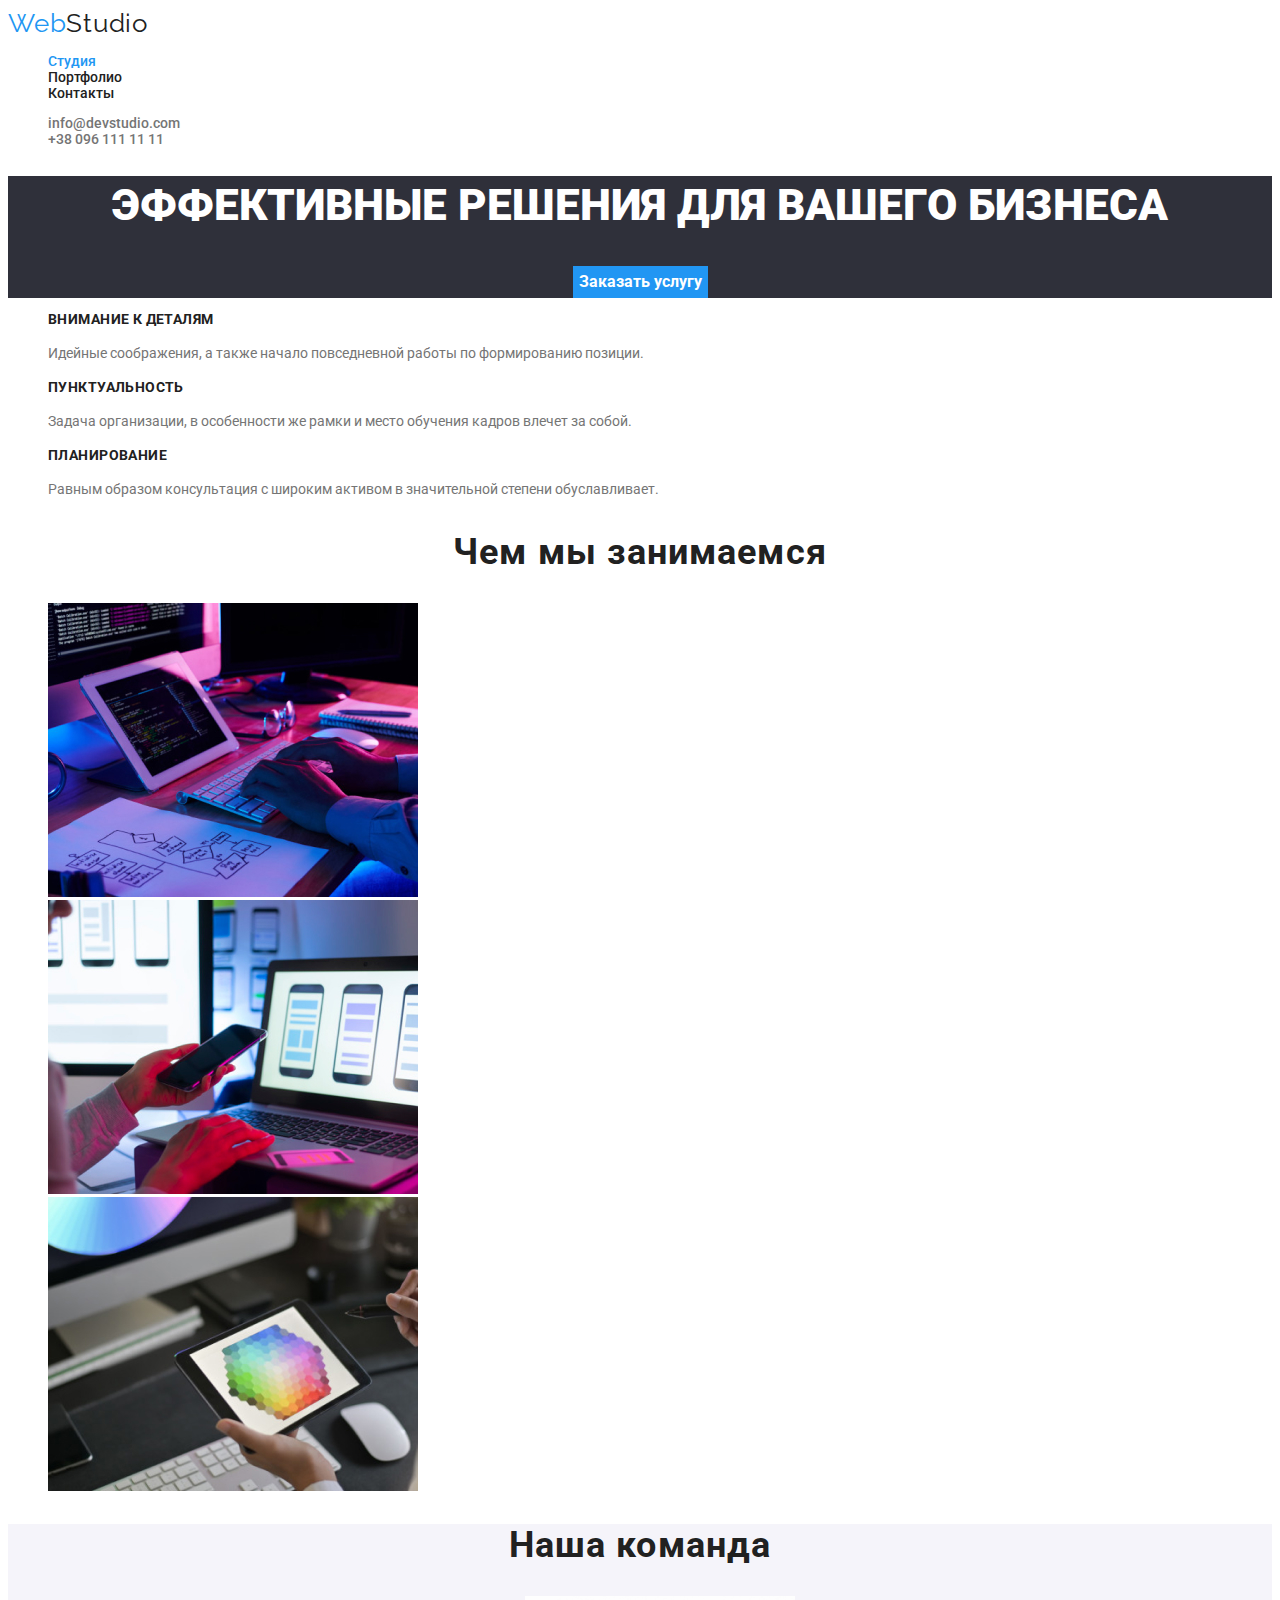
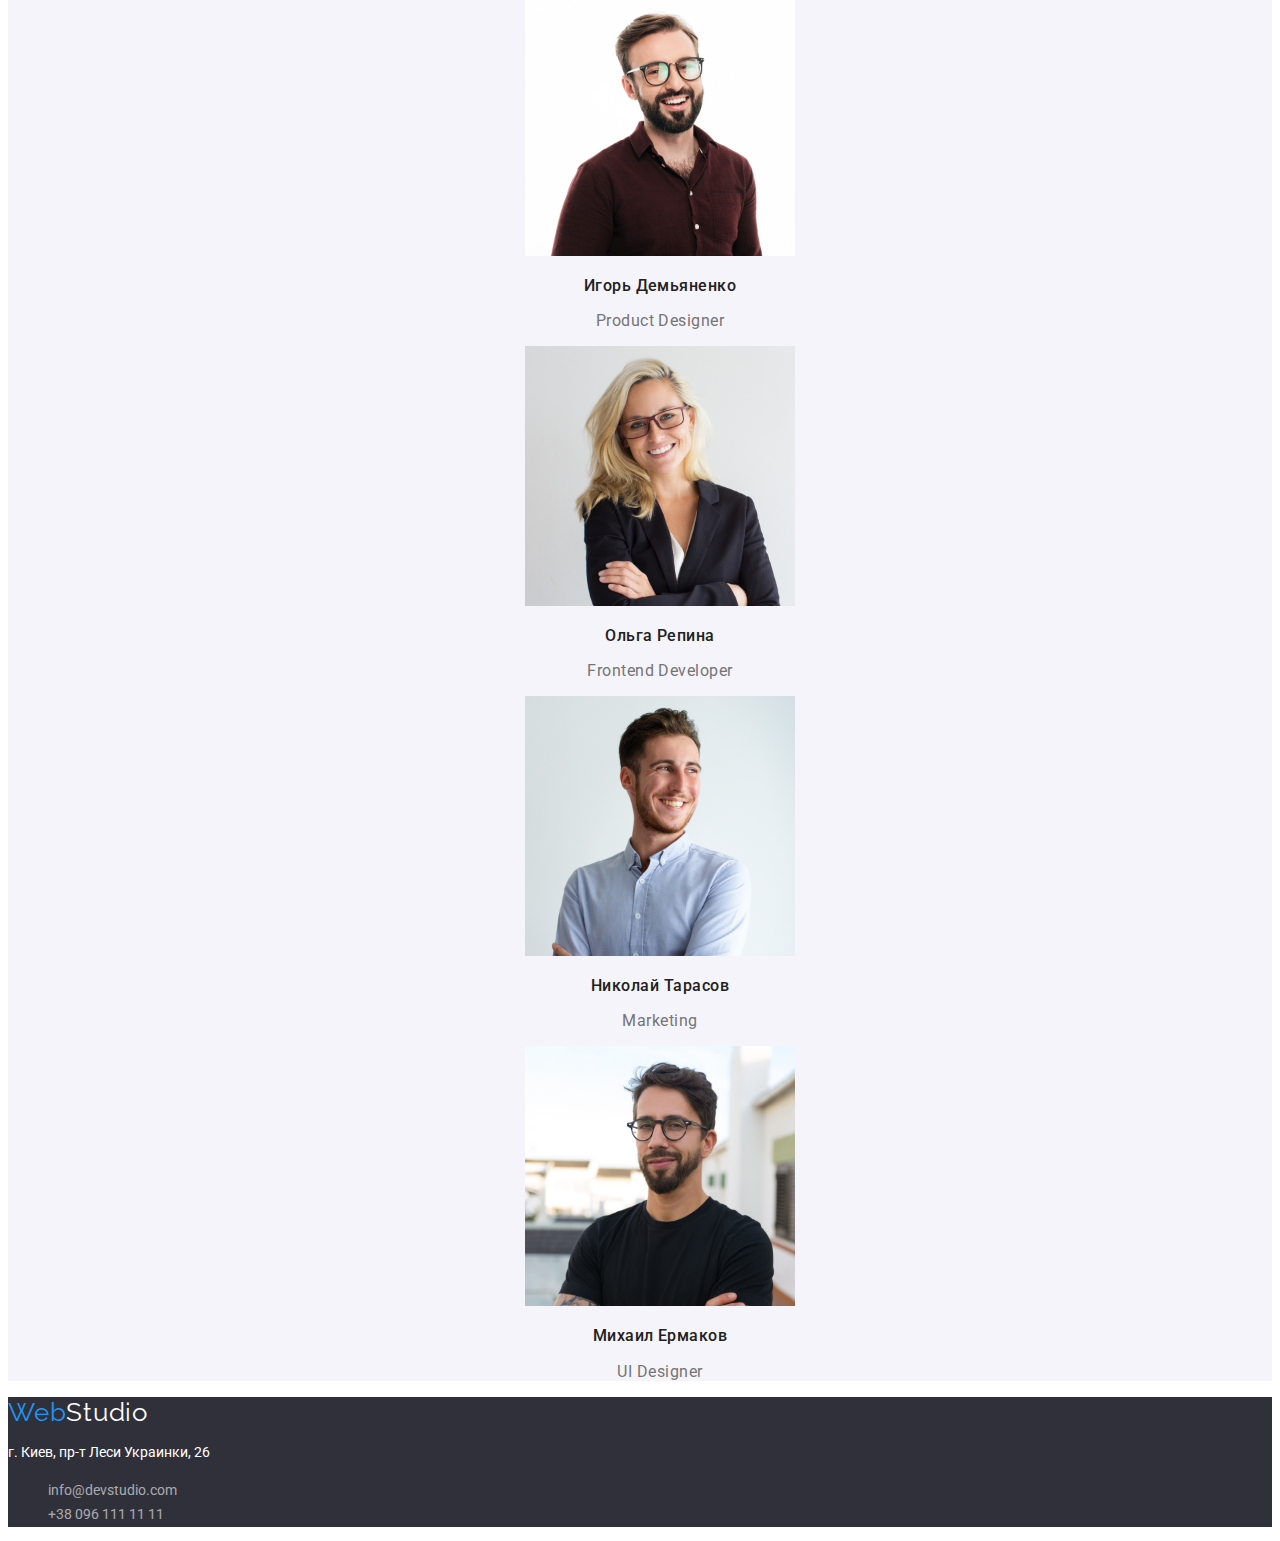
==== index.html @ 7a44623a "clone" ====
<!DOCTYPE html>
<html lang="ru">
  <head>
    <meta charset="UTF-8" />
    <meta name="viewport" content="width=device-width, initial-scale=1.0" />
    <link rel="preconnect" href="https://fonts.googleapis.com">
    <link rel="preconnect" href="https://fonts.gstatic.com" crossorigin>
    <link href="https://fonts.googleapis.com/css2?family=Raleway:wght@700&family=Roboto:wght@400;500;700;900&display=swap" rel="stylesheet">
    <link rel="stylesheet" href="CSS/styles.css">
    <title>WebStudio</title>
    
  </head>

  <body>
    <!-- Шапка  -->
    <header>
      <!-- Нагивация -->
      <nav>
        <a class="logo-head" href="./index.html">
          Web<span class="logo-head-half">Studio</span>
        </a>
        <ul class="list-site-nav list">
          <li><a class="link nav current" href="./index.html">Студия</a></li>
          <li><a class="link nav" href="./portfolio.html">Портфолио</a></li>
          <li><a class="link nav" href="#">Контакты</a></li>
        </ul>
      </nav>

      <!-- Контакты -->
      <ul class="contacts-list list">
        <li><a class="contacts link" href="mailto:info@devstudio.com">info@devstudio.com</a></li>
        <li><a class="contacts link" href="tel:+380961111111">+38 096 111 11 11</a></li>
      </ul>
    </header>


    <main>
      <!-- Суть и кнопка -->
      <section class="section-main">
        <h1 class="title-hero">Эффективные решения для вашего бизнеса</h1>
        <button type="button" class="button-primary">Заказать услугу</button>
      </section>

      <!-- Особенности -->
      <section>
        <ul class="features list">
          <li>
            <h3 class="title-spec">Внимание к деталям</h3>
            <p>
              Идейные соображения, а также начало повседневной работы по формированию позиции.
            </p>
            
          </li>
          <li>
            <h3 class="title-spec">Пунктуальность</h3>
            <p>
              Задача организации, в особенности же рамки и место обучения кадров влечет за собой.
            </p>
            
          </li>
          <li>
            <h3 class="title-spec">Планирование</h3>
            <p>
              Равным образом консультация с широким активом в значительной степени обуславливает.
            </p>
          
          </li>
        </ul>
      </section>

      <!-- Примеры проектов -->
      <section>
        <h2 class="section-title">Чем мы занимаемся</h2>

        <ul class="list">
          <li>
            <img src="./images/box-1.jpg" alt="Руки и ноут" width="370" />
          </li>
          <li>
            <img src="./images/box-2.jpg" alt="Телефон в руке и ноут" width="370" />
          </li>
          <li>
            <img src="./images/box-3.jpg" alt="Телефон в руке и ноут" width="370" />
          </li>
        </ul>
      </section>

      <!-- Команда -->
      <section class="team">
        <h2 class="section-title">Наша команда</h2>
        <ul class="team-list">
          <li>
            <img src="./images/photo-4.jpg" alt="Игорь Демьяненко" width="270" />
            <h3 class="name">Игорь Демьяненко</h3>
            <p>
              Product Designer
            </p>
          </li>
          <li>
            <img src="./images/photo-1.jpg" alt="Ольга Репина" width="270" />
            <h3 class="name">Ольга Репина</h3>
            <p>
              Frontend Developer
            </p>
          </li>
          <li>
            <img src="./images/photo-2.jpg" alt="Николай Тарасов" width="270" />
            <h3 class="name">Николай Тарасов</h3>
            <p>
              Marketing
            </p>
          </li>
          <li>
            <img src="./images/photo-3.jpg" alt="Михаил Ермаков" width="270" />
            <h3 class="name">Михаил Ермаков</h3>
            <p>
              UI Designer
            </p>
          </li>
        </ul>
      </section>
    </main>
    <!-- Футер -->
    <footer class="foot">
      <a class="logo-foot" href="./index.html">
        Web<span class="logo-foot-half">Studio</span>
      </a>
      <address> <p class="location">г. Киев, пр-т Леси Украинки, 26</p>
      <ul class="address-foot list">
        <li><a class="foot-li" href="mailto:info@devstudio.com">info@devstudio.com</a></li>
        <li><a class="foot-li" href="tel:+380961111111">+38 096 111 11 11</a></li>
      </ul>
      </address> 
    </footer>
  </body>
</html>
---- CSS/styles.css ----
:root {
    --primery-text-color: #757575;
    --second-color: #212121;
    --accent-color: #2196f3;
    --white-color-text: #ffffff;
    --background-color: #2f303a;
    --background-button: #188ce8;
    --footer-color-uniq: rgba(255, 255, 255, 0.6);
    --background-color-uniq: #f5f4fa;
}

body {
    font-family: 'Roboto', sans-serif;
    background: var(--white-color-text);
    color: var(--second-color);
    font-size: 14px;
}

.list {
    list-style: none;
    text-decoration: none
}
    /* навигация */
.link {
    text-decoration: none;
}
    /* лого */
.logo-head {
    color: var(--accent-color);
    font-family: 'Raleway', sans-serif;
    text-decoration: none;
    letter-spacing: 0.03em;
    font-size: 26px;
    line-height: 1.19;

}
.logo-head-half {
    color: var(--second-color)
}

.list-site-nav .nav:focus,
.list-site-nav .nav:hover {
    color: var(--accent-color);
    font-weight: 500;
}
.list-site-nav .nav{
    color: var(--second-color);
    font-weight: 500;
}
.list-site-nav .current {
    color: var(--accent-color);
    font-weight: 500;
}
.contacts-list .contacts:hover,
.contacts-list .contacts:focus {
    color: var(--accent-color);
    font-weight: 500;
}
.contacts-list .contacts {
    color: var(--primery-text-color);
    font-weight: 500;
}

.section-main {
    background-color: var(--background-color);
    text-align: center;
}
.title-hero {
    color: var(--white-color-text);
    font-weight: 900;
    font-size: 44px;
    line-height: 1.36;
    text-transform: uppercase;
}
.button-primary:hover,
.button-primary:focus {
    background-color: var(--background-button);
}
.button-primary {
    background-color: var(--accent-color);
    color: var(--white-color-text);
    font-family: inherit;
    font-weight: 700;
    font-size: 16px;
    line-height: 1.88;
    border: none;
    cursor: pointer;
}
.features {
    font-size: 14px;
    line-height: 1.71;
    color: var(--primery-text-color);
}
.title-spec {
    color: var(--second-color);
    text-transform: uppercase;
    font-size: 14px;
    line-height: 1.14;
    letter-spacing: 0.03em;
}
.team {
    background-color: var(--background-color-uniq);
}
.section-title {
    color: var(--second-color);
    font-size: 36px;
    line-height: 1.17;
    text-align: center;
    letter-spacing: 0.03em;
}
.team-list {
    font-size: 16px;
    line-height: 1.19;
    text-align: center;
    letter-spacing: 0.03em;
    list-style: none;
    background-color: var(--background-color-uniq);
    color: var(--primery-text-color);
}
.name {
    color: var(--second-color);
    font-weight: 500;
    font-size: 16px;
    line-height: 1.19;
    letter-spacing: 0.03em;
}
.foot {
    background: var(--background-color);
}
.logo-foot {
    color: var(--accent-color);
    font-family: 'Raleway', sans-serif;
    text-decoration: none;
    letter-spacing: 0.03em;
    font-size: 26px;
    line-height: 1.19;

}
.logo-foot-half {
    color: var(--white-color-text);
}
.location {
    color: var(--white-color-text);
}
.location, 
.foot-li {
    font-style: normal;
    font-size: 14px;
    line-height: 1.71;
    text-decoration: none;
}
.foot-li {
    color: var(--footer-color-uniq);
}
.address-foot .foot-li:hover, 
.address-foot .foot-li:focus {
    color: var(--accent-color)
}
.visually-hidden {
    position: absolute;
    width: 1px;
    height: 1px;
    margin: -1px;
    border: 0;
    padding: 0;
    clip: rect(0 0 0 0);
    overflow: hidden;
  }

.buttons-site-nav .buttons:hover,
.buttons-site-nav .buttons:focus {
    color: var(--white-color-text);
    background-color: var(--accent-color)
}

.buttons-site-nav .buttons {
    font-family: 'Roboto', sans-serif;
    color: var(--second-color);
    background-color: var(--background-color-uniq);
    border: none;
    font-size: 16px;
    font-weight: 500;
    line-height: 1.6;
    cursor: pointer;
    letter-spacing: 0.03em;
}
.buttons-site-nav .current {
    color: var(--white-color-text);
    background-color: var(--accent-color);
}

.projects-title {
    font-size: 18px;
    line-height: 2;
    font-weight: 700;
    color: var(--second-color);
}
.projects-link {
    font-size: 16px;
    line-height: 1.9;
    text-decoration: none;
    color: var(--primery-text-color);
}
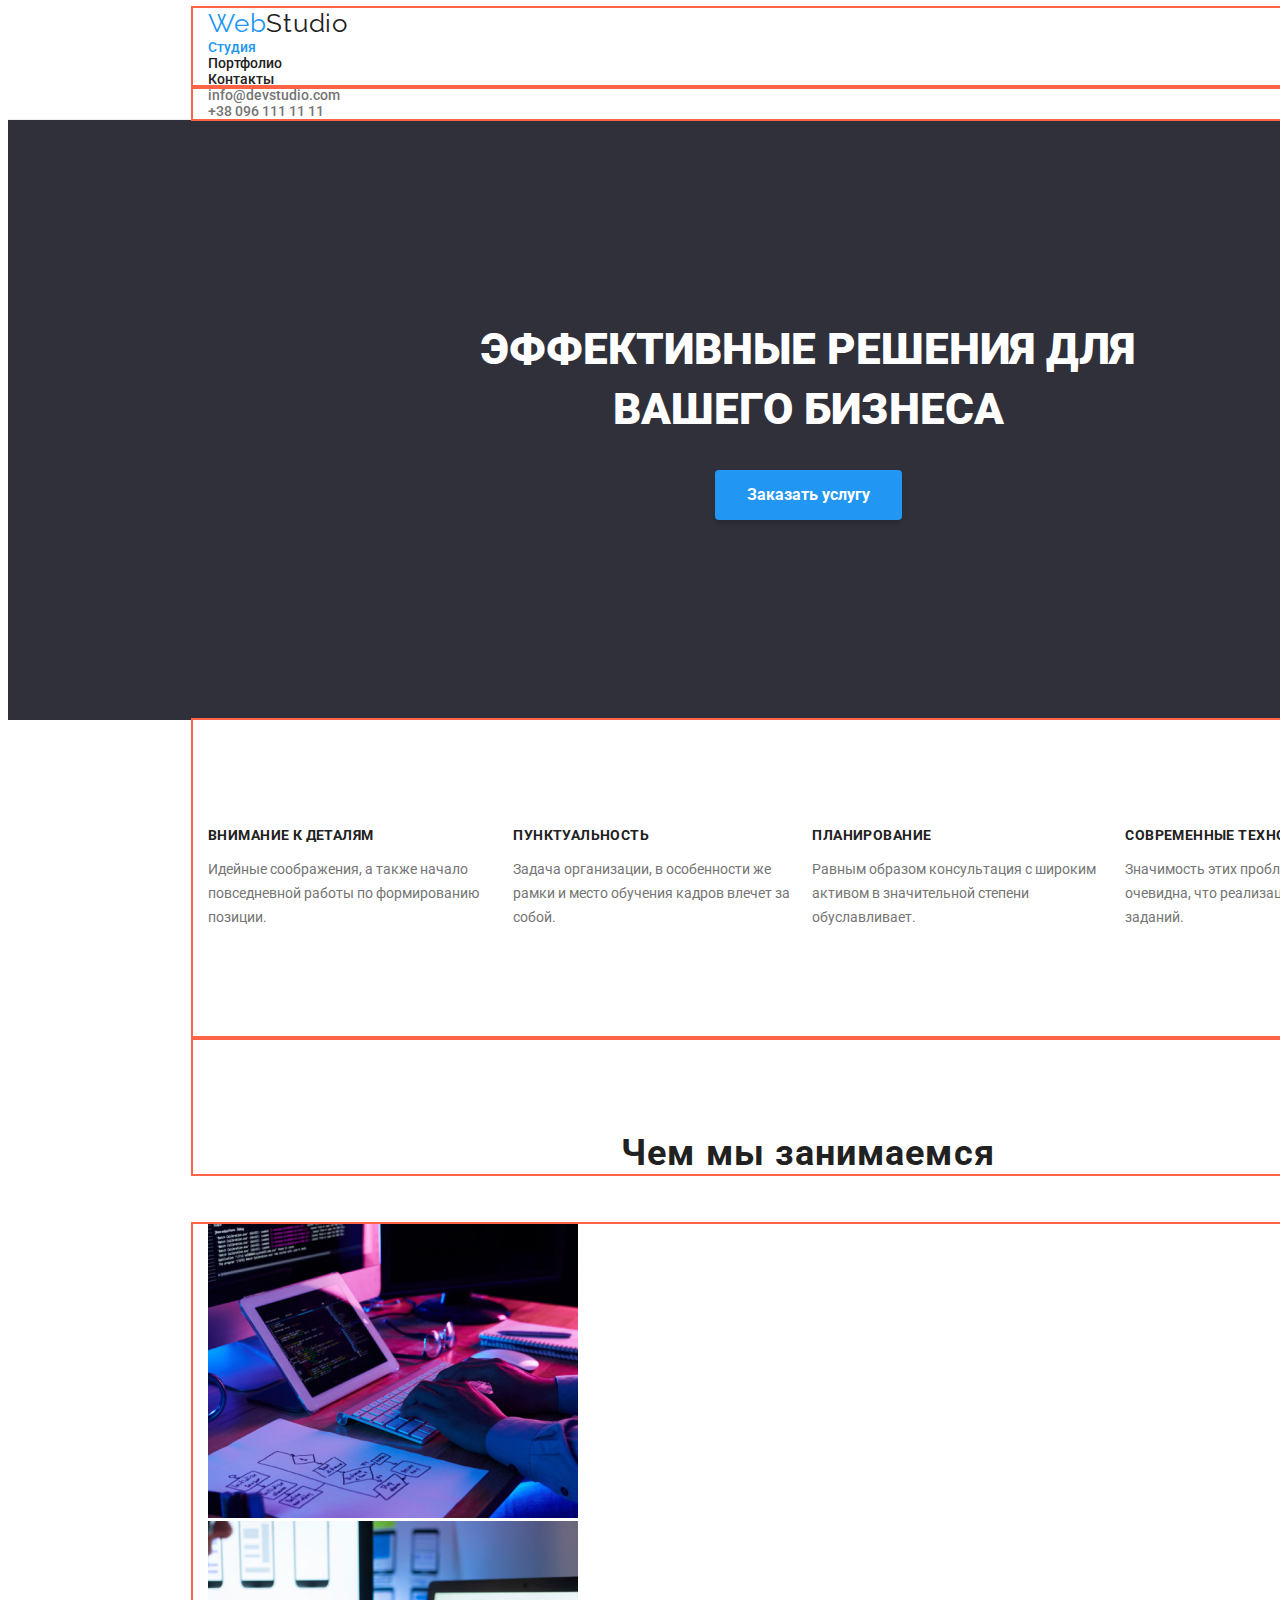
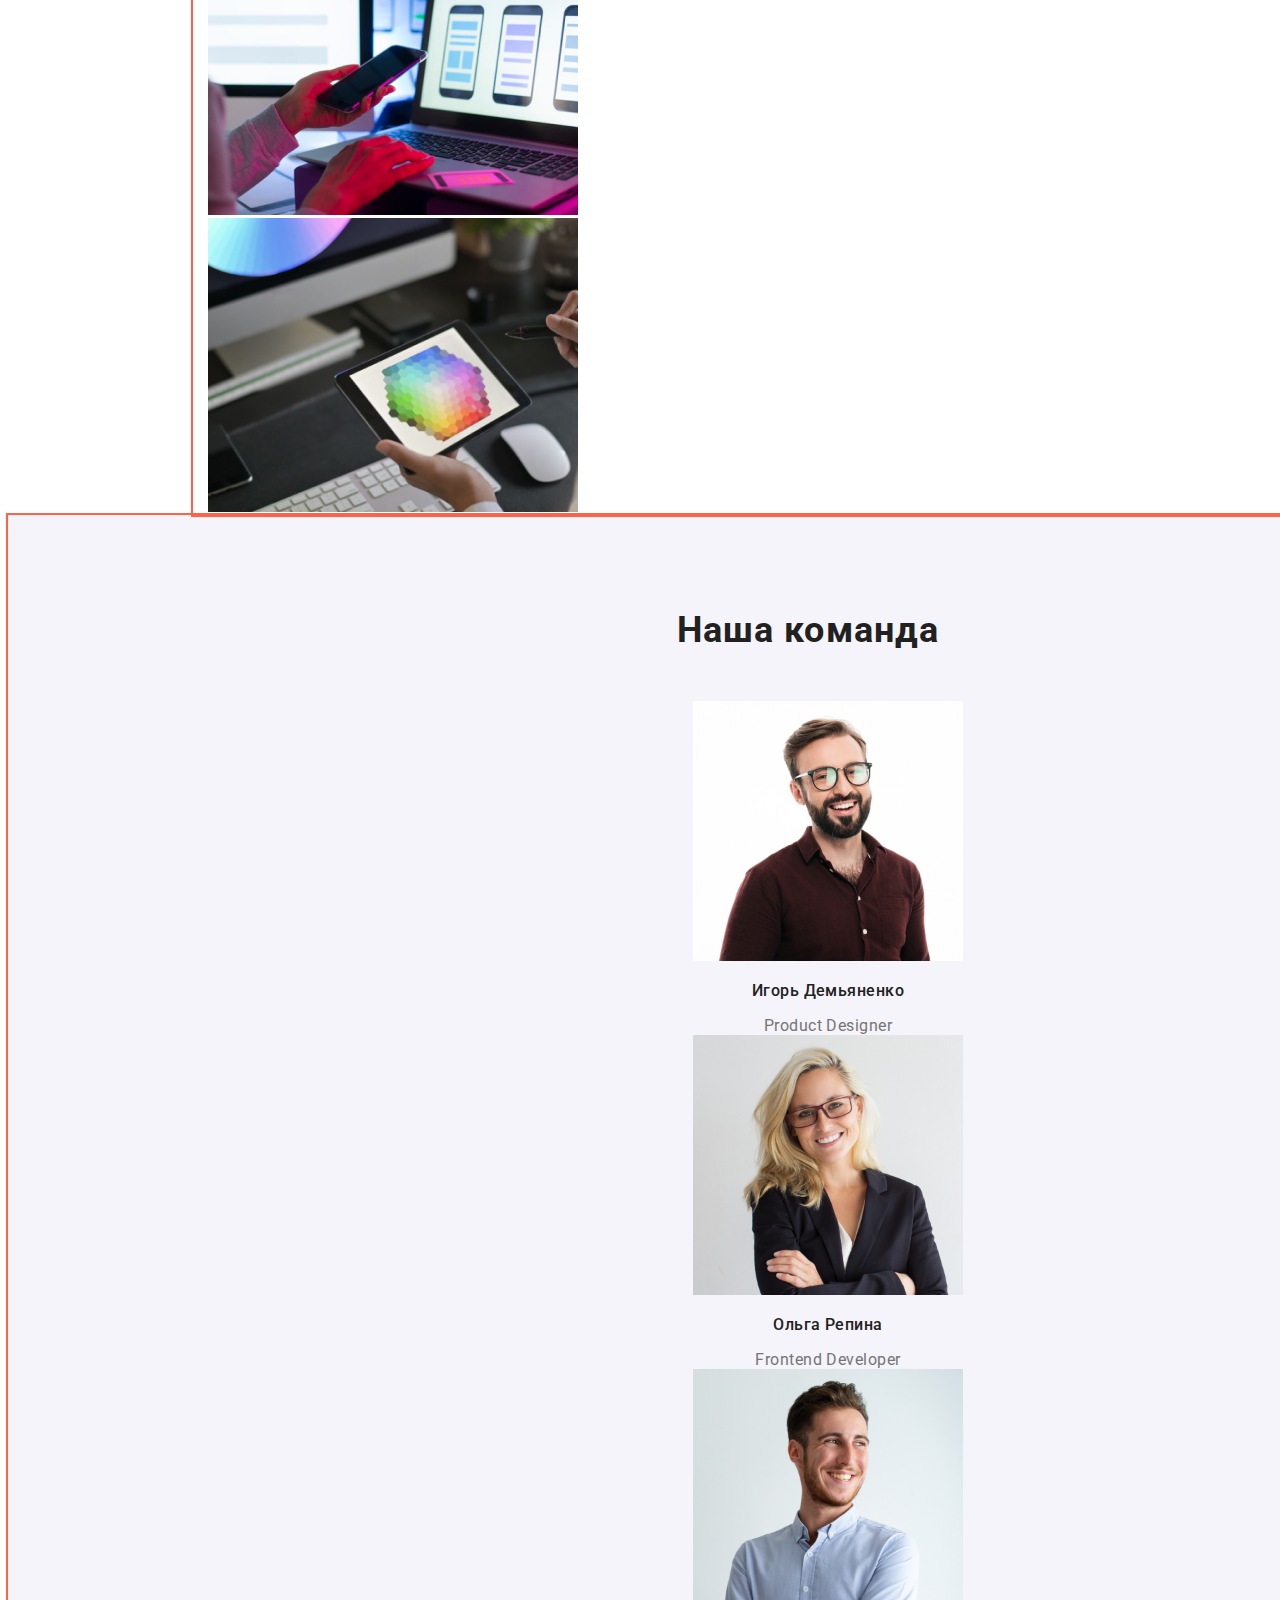
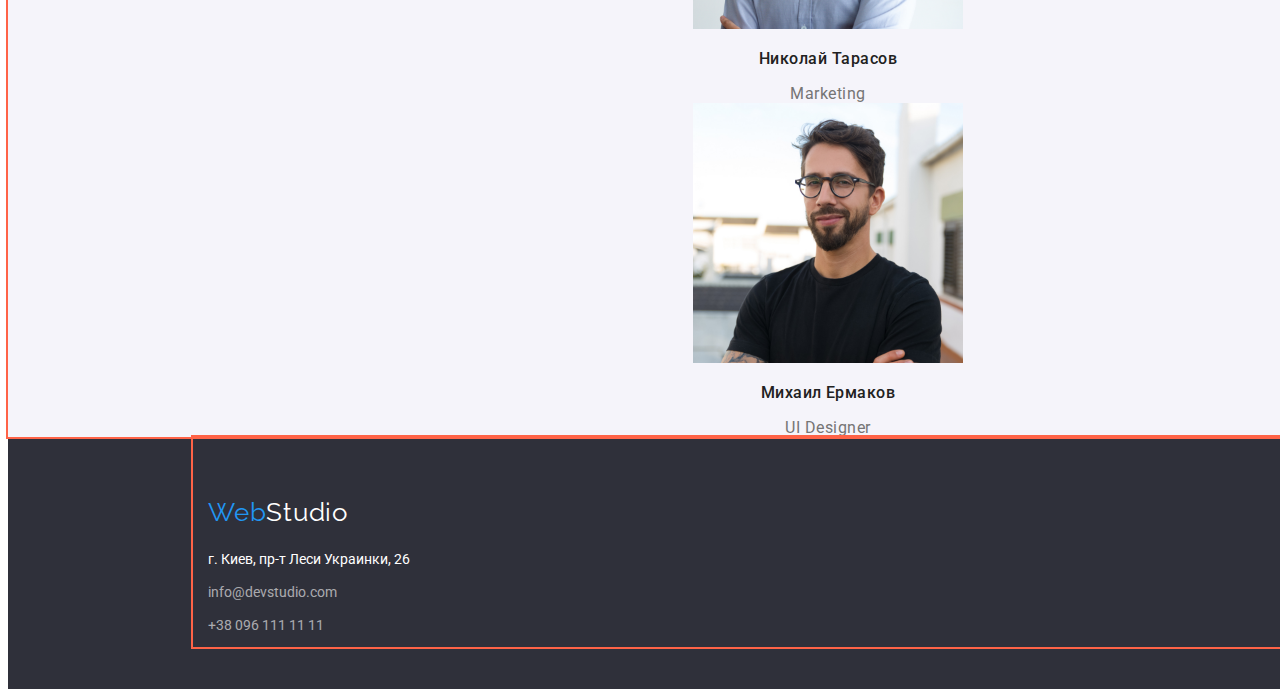
==== commit 62d3eb12: "first step" ====
--- a/index.html
+++ b/index.html
@@ -6,6 +6,7 @@
     <link rel="preconnect" href="https://fonts.googleapis.com">
     <link rel="preconnect" href="https://fonts.gstatic.com" crossorigin>
     <link href="https://fonts.googleapis.com/css2?family=Raleway:wght@700&family=Roboto:wght@400;500;700;900&display=swap" rel="stylesheet">
+    <link rel="stylesheet" href="https://cdnjs.cloudflare.com/ajax/libs/modern-normalize/1.1.0/modern-normalize.min.css" integrity="sha512-wpPYUAdjBVSE4KJnH1VR1HeZfpl1ub8YT/NKx4PuQ5NmX2tKuGu6U/JRp5y+Y8XG2tV+wKQpNHVUX03MfMFn9Q==" crossorigin="anonymous" referrerpolicy="no-referrer" />
     <link rel="stylesheet" href="CSS/styles.css">
     <title>WebStudio</title>
     
@@ -13,9 +14,9 @@
 
   <body>
     <!-- Шапка  -->
-    <header>
+    <header class="header">
       <!-- Нагивация -->
-      <nav>
+      <nav class="container">
         <a class="logo-head" href="./index.html">
           Web<span class="logo-head-half">Studio</span>
         </a>
@@ -27,7 +28,7 @@
       </nav>
 
       <!-- Контакты -->
-      <ul class="contacts-list list">
+      <ul class="contacts-list list container">
         <li><a class="contacts link" href="mailto:info@devstudio.com">info@devstudio.com</a></li>
         <li><a class="contacts link" href="tel:+380961111111">+38 096 111 11 11</a></li>
       </ul>
@@ -43,7 +44,7 @@
 
       <!-- Особенности -->
       <section>
-        <ul class="features list">
+        <ul class="features list container">
           <li>
             <h3 class="title-spec">Внимание к деталям</h3>
             <p>
@@ -65,14 +66,21 @@
             </p>
           
           </li>
+          <li>
+            <h3 class="title-spec">Современные технологии</h3>
+            <p>
+              Значимость этих проблем настолько очевидна, что реализация плановых заданий.
+            </p>
+          
+          </li>
         </ul>
       </section>
 
       <!-- Примеры проектов -->
       <section>
-        <h2 class="section-title">Чем мы занимаемся</h2>
+        <h2 class="section-title container">Чем мы занимаемся</h2>
 
-        <ul class="list">
+        <ul class="list container">
           <li>
             <img src="./images/box-1.jpg" alt="Руки и ноут" width="370" />
           </li>
@@ -86,34 +94,34 @@
       </section>
 
       <!-- Команда -->
-      <section class="team">
+      <section class="container team">
         <h2 class="section-title">Наша команда</h2>
         <ul class="team-list">
           <li>
             <img src="./images/photo-4.jpg" alt="Игорь Демьяненко" width="270" />
             <h3 class="name">Игорь Демьяненко</h3>
-            <p>
+            <p class="position">
               Product Designer
             </p>
           </li>
           <li>
             <img src="./images/photo-1.jpg" alt="Ольга Репина" width="270" />
             <h3 class="name">Ольга Репина</h3>
-            <p>
+            <p class="position">
               Frontend Developer
             </p>
           </li>
           <li>
             <img src="./images/photo-2.jpg" alt="Николай Тарасов" width="270" />
             <h3 class="name">Николай Тарасов</h3>
-            <p>
+            <p class="position">
               Marketing
             </p>
           </li>
           <li>
             <img src="./images/photo-3.jpg" alt="Михаил Ермаков" width="270" />
             <h3 class="name">Михаил Ермаков</h3>
-            <p>
+            <p class="position">
               UI Designer
             </p>
           </li>
@@ -122,6 +130,7 @@
     </main>
     <!-- Футер -->
     <footer class="foot">
+      <div class="container">
       <a class="logo-foot" href="./index.html">
         Web<span class="logo-foot-half">Studio</span>
       </a>
@@ -131,6 +140,7 @@
         <li><a class="foot-li" href="tel:+380961111111">+38 096 111 11 11</a></li>
       </ul>
       </address> 
+    </div>
     </footer>
   </body>
 </html>
--- a/CSS/styles.css
+++ b/CSS/styles.css
@@ -14,17 +14,32 @@
     background: var(--white-color-text);
     color: var(--second-color);
     font-size: 14px;
+    width: 1600px;
 }
 
 .list {
     list-style: none;
-    text-decoration: none
-}
+    text-decoration: none;
+    padding: 0;
+    margin: 0;
+}
+.container{
+    width: 1200px;
+    margin-left: auto;
+    margin-right: auto;
+    padding-left: 15px;
+    padding-right: 15px;
+    outline: 2px solid tomato;
+}
+
     /* навигация */
 .link {
     text-decoration: none;
 }
     /* лого */
+.header{
+    border-bottom: #ececec 1px solid;
+}
 .logo-head {
     color: var(--accent-color);
     font-family: 'Raleway', sans-serif;
@@ -64,6 +79,8 @@
 .section-main {
     background-color: var(--background-color);
     text-align: center;
+    width: inherit;
+    min-height: 600px;
 }
 .title-hero {
     color: var(--white-color-text);
@@ -71,6 +88,12 @@
     font-size: 44px;
     line-height: 1.36;
     text-transform: uppercase;
+    padding-top: 200px;
+    padding-left: 452px;
+    padding-right: 452px;
+    margin-bottom: 30px;
+    margin-top: 0;
+    
 }
 .button-primary:hover,
 .button-primary:focus {
@@ -85,11 +108,18 @@
     line-height: 1.88;
     border: none;
     cursor: pointer;
+    box-shadow: 0px 4px 4px rgba(0, 0, 0, 0.15);
+    border-radius: 4px;
+    padding: 10px 32px;
+    text-align: center;
 }
 .features {
     font-size: 14px;
     line-height: 1.71;
     color: var(--primery-text-color);
+    padding-top: 94px;
+    padding-bottom: 94px;
+    display: flex;
 }
 .title-spec {
     color: var(--second-color);
@@ -100,6 +130,7 @@
 }
 .team {
     background-color: var(--background-color-uniq);
+    width: inherit;
 }
 .section-title {
     color: var(--second-color);
@@ -107,6 +138,9 @@
     line-height: 1.17;
     text-align: center;
     letter-spacing: 0.03em;
+    margin-top: 0;
+    margin-bottom: 50px;
+    padding-top: 94px;
 }
 .team-list {
     font-size: 16px;
@@ -116,6 +150,7 @@
     list-style: none;
     background-color: var(--background-color-uniq);
     color: var(--primery-text-color);
+    margin: 0;
 }
 .name {
     color: var(--second-color);
@@ -123,9 +158,14 @@
     font-size: 16px;
     line-height: 1.19;
     letter-spacing: 0.03em;
+}
+.position{
+    margin: 0;
 }
 .foot {
     background: var(--background-color);
+    min-height: 252px;
+    width: inherit;
 }
 .logo-foot {
     color: var(--accent-color);
@@ -134,20 +174,26 @@
     letter-spacing: 0.03em;
     font-size: 26px;
     line-height: 1.19;
-
+    display: inline-block;
+    padding-top: 60px;
+    padding-bottom: 20px;    
 }
 .logo-foot-half {
     color: var(--white-color-text);
 }
 .location {
     color: var(--white-color-text);
+    margin: 0;
 }
 .location, 
 .foot-li {
+    display: inline-block;
+    margin-bottom: 9px;
     font-style: normal;
     font-size: 14px;
     line-height: 1.71;
     text-decoration: none;
+
 }
 .foot-li {
     color: var(--footer-color-uniq);
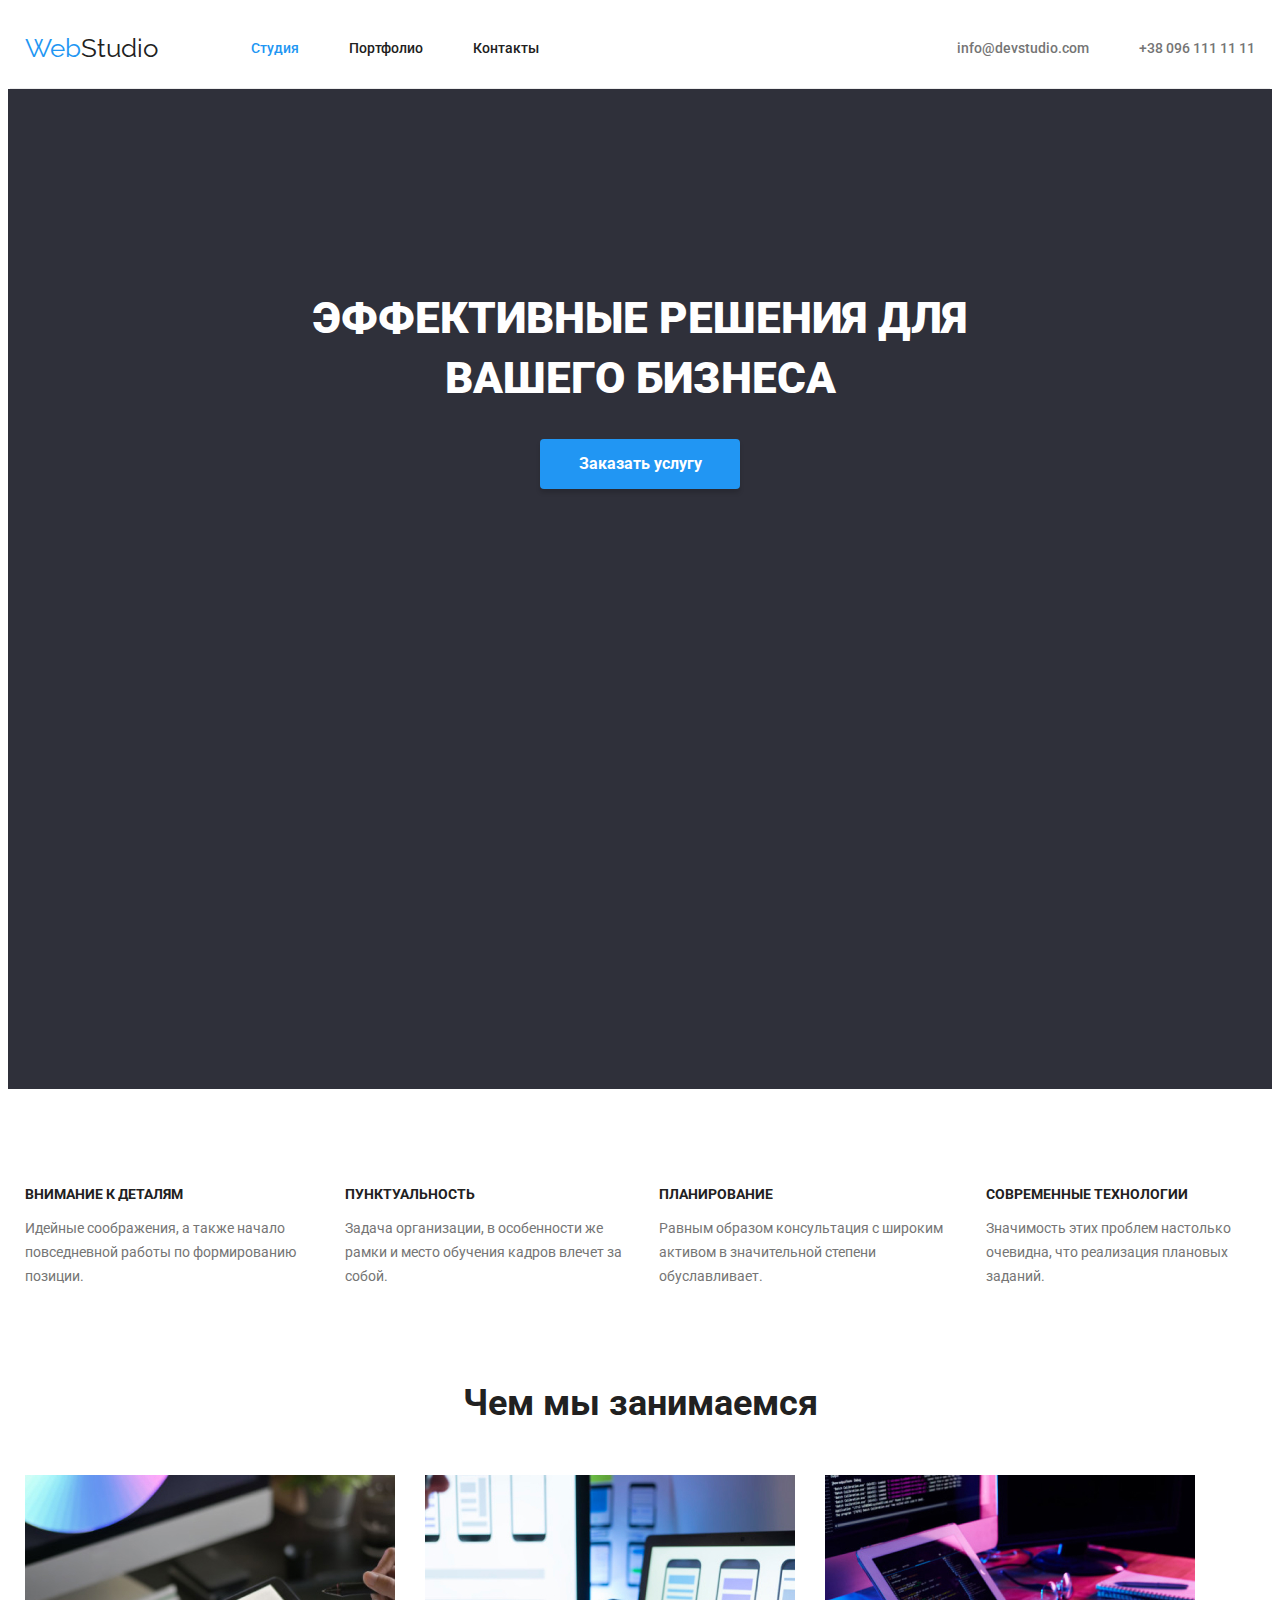
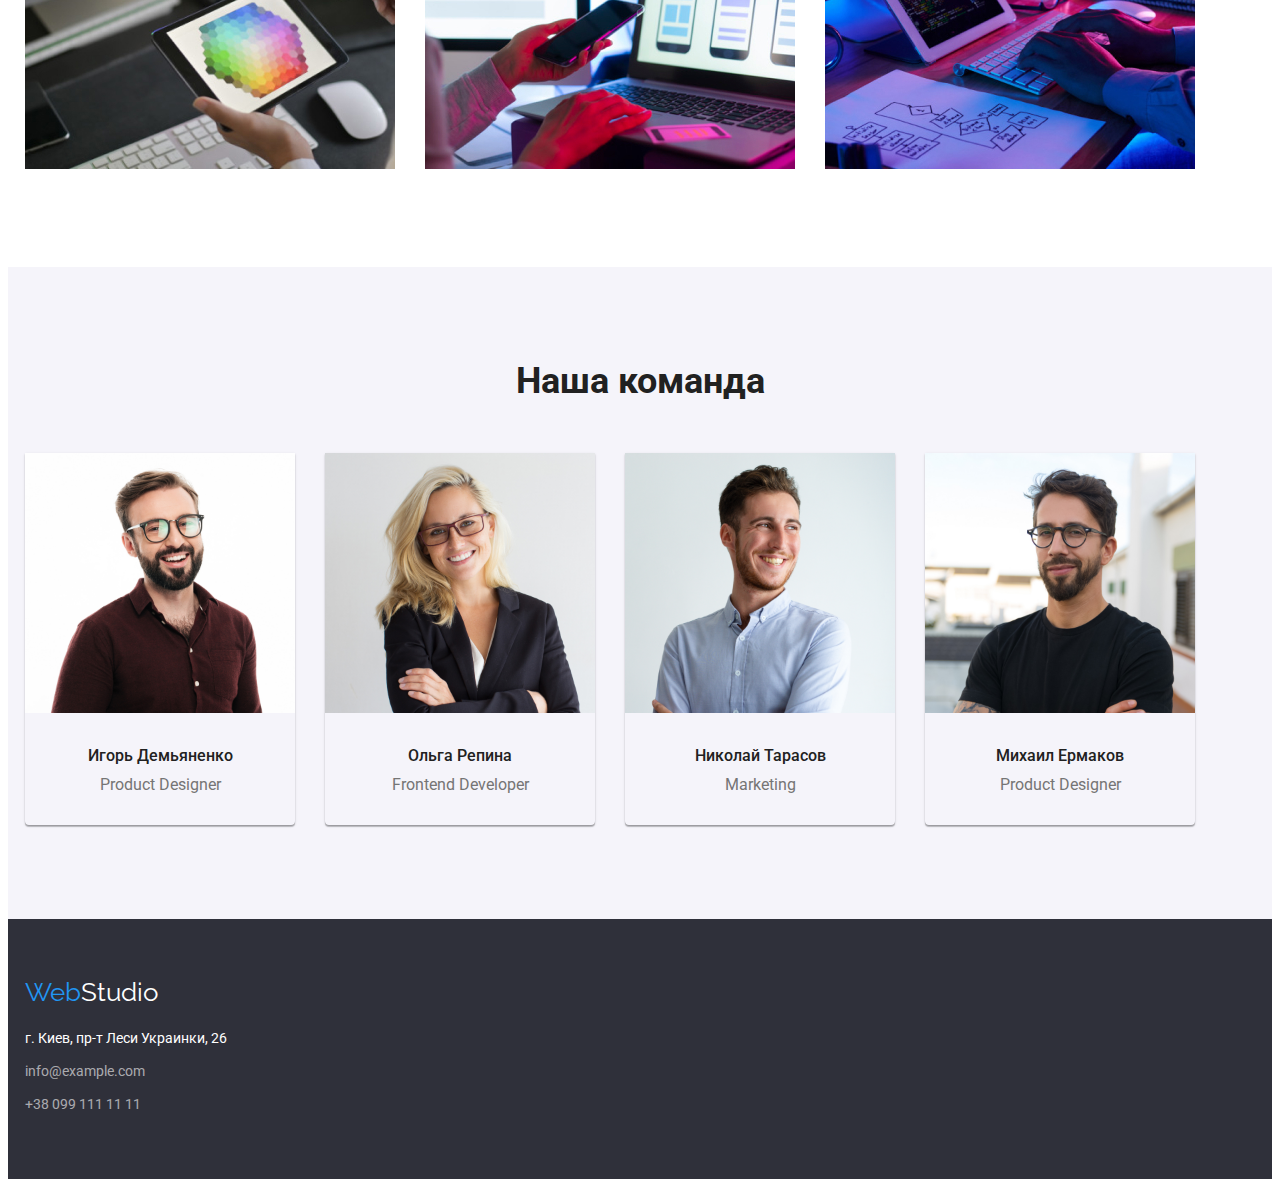
==== commit 287526d0: "Added main changes, fixed classes and CSS" ====
--- a/index.html
+++ b/index.html
@@ -1,146 +1,126 @@
 <!DOCTYPE html>
 <html lang="ru">
-  <head>
-    <meta charset="UTF-8" />
-    <meta name="viewport" content="width=device-width, initial-scale=1.0" />
+
+<head>
+    <meta charset="UTF-8">
+    <meta http-equiv="X-UA-Compatible" content="IE=edge">
+    <meta name="viewport" content="width=device-width, initial-scale=1.0">
+    <title>Web Studio</title>
     <link rel="preconnect" href="https://fonts.googleapis.com">
     <link rel="preconnect" href="https://fonts.gstatic.com" crossorigin>
-    <link href="https://fonts.googleapis.com/css2?family=Raleway:wght@700&family=Roboto:wght@400;500;700;900&display=swap" rel="stylesheet">
-    <link rel="stylesheet" href="https://cdnjs.cloudflare.com/ajax/libs/modern-normalize/1.1.0/modern-normalize.min.css" integrity="sha512-wpPYUAdjBVSE4KJnH1VR1HeZfpl1ub8YT/NKx4PuQ5NmX2tKuGu6U/JRp5y+Y8XG2tV+wKQpNHVUX03MfMFn9Q==" crossorigin="anonymous" referrerpolicy="no-referrer" />
-    <link rel="stylesheet" href="CSS/styles.css">
-    <title>WebStudio</title>
-    
-  </head>
+    <link
+        href="https://fonts.googleapis.com/css2?family=Raleway:wght@700&family=Roboto:wght@400;500;700;900&display=swap"
+        rel="stylesheet">
+    <link rel="stylesheet" href="https://cdnjs.cloudflare.com/ajax/libs/modern-normalize/1.1.0/modern-normalize.min.css"
+        integrity="sha512-wpPYUAdjBVSE4KJnH1VR1HeZfpl1ub8YT/NKx4PuQ5NmX2tKuGu6U/JRp5y+Y8XG2tV+wKQpNHVUX03MfMFn9Q=="
+        crossorigin="anonymous" referrerpolicy="no-referrer" />
+    <link rel="stylesheet" href="./CSS/styles.css" />
+</head>
 
-  <body>
-    <!-- Шапка  -->
-    <header class="header">
-      <!-- Нагивация -->
-      <nav class="container">
-        <a class="logo-head" href="./index.html">
-          Web<span class="logo-head-half">Studio</span>
-        </a>
-        <ul class="list-site-nav list">
-          <li><a class="link nav current" href="./index.html">Студия</a></li>
-          <li><a class="link nav" href="./portfolio.html">Портфолио</a></li>
-          <li><a class="link nav" href="#">Контакты</a></li>
+<body>
+    <!--Шапка-->
+    <header class="header container">
+        <nav class="main-nav">
+            <a href="./index.html" class="logo-hd">Web<span class="logo-hd-half">Studio</span></a>
+            <ul class="nav list">
+                <li class="item"><a class="nav-li current link" href="./index.html">Студия</a></li>
+                <li class="item"><a class="nav-li link" href="./portfolio.html">Портфолио</a></li>
+                <li class="item"><a class="nav-li link" href="">Контакты</a></li>
+            </ul>
+        </nav>
+        <ul class="address list">
+                <li class="item"><a class="address-li link" href="mailto:info@devstudio.com">info@devstudio.com</a></li>
+                <li class="item"><a class="address-li link" href="tel:+380961111111">+38 096 111 11 11</a></li>
         </ul>
-      </nav>
-
-      <!-- Контакты -->
-      <ul class="contacts-list list container">
-        <li><a class="contacts link" href="mailto:info@devstudio.com">info@devstudio.com</a></li>
-        <li><a class="contacts link" href="tel:+380961111111">+38 096 111 11 11</a></li>
-      </ul>
     </header>
 
+    <!--Основа-->
+    
+    <main>
+        <!--Суть и Кнопка-->
+        <section class="hero">
+            <h1 class="hero-title">Эффективные решения для вашего бизнеса</h1>
+            <button class="button" type="button">Заказать услугу</button>
+        </section>
+        <!--Особенности-->
+        <section>
+            <div class="container">
+                <h2 class="section-title-hide">Особенности</h2>
+                <ul class="features list">
+                    <li class="item">
+                        <h3 class="title">Внимание к деталям</h3>
+                        <p>Идейные соображения, а также начало повседневной работы по формированию позиции.</p>
+                    </li>
+                    <li class="item">
+                        <h3 class="title">Пунктуальность</h3>
+                        <p>Задача организации, в особенности же рамки и место обучения кадров влечет за собой.</p>
+                    </li>
+                    <li class="item">
+                        <h3 class="title">Планирование</h3>
+                        <p>Равным образом консультация с широким активом в значительной степени обуславливает.</p>
+                    </li>
+                    <li class="item">
+                        <h3 class="title">Современные технологии</h3>
+                        <p>Значимость этих проблем настолько очевидна, что реализация плановых заданий.</p>
+                    </li>
+                </ul>
+            </div>
+        </section>
 
-    <main>
-      <!-- Суть и кнопка -->
-      <section class="section-main">
-        <h1 class="title-hero">Эффективные решения для вашего бизнеса</h1>
-        <button type="button" class="button-primary">Заказать услугу</button>
-      </section>
+        <!--Чем мы занимаемся-->
+        
+        <section>
+            <div class="container">
+                <h2 class="section-title">Чем мы занимаемся</h2>
+                <ul class="gallery list">
+                    <li class="item"><img src="./images/box-3.jpg" alt="Планшет" width="370"></li>
+                    <li class="item"><img src="./images/box-2.jpg" alt="Телефон и клава" width="370"></li>
+                    <li class="item"><img src="./images/box-1.jpg" alt="Планшет и клава" width="370"></li>
+                </ul>
+            </div>
+        </section>
 
-      <!-- Особенности -->
-      <section>
-        <ul class="features list container">
-          <li>
-            <h3 class="title-spec">Внимание к деталям</h3>
-            <p>
-              Идейные соображения, а также начало повседневной работы по формированию позиции.
-            </p>
-            
-          </li>
-          <li>
-            <h3 class="title-spec">Пунктуальность</h3>
-            <p>
-              Задача организации, в особенности же рамки и место обучения кадров влечет за собой.
-            </p>
-            
-          </li>
-          <li>
-            <h3 class="title-spec">Планирование</h3>
-            <p>
-              Равным образом консультация с широким активом в значительной степени обуславливает.
-            </p>
-          
-          </li>
-          <li>
-            <h3 class="title-spec">Современные технологии</h3>
-            <p>
-              Значимость этих проблем настолько очевидна, что реализация плановых заданий.
-            </p>
-          
-          </li>
-        </ul>
-      </section>
+        <!--Команда-->
+        
+        <section class="team">
+            <div class="container">
+                <h2 class="team-title">Наша команда</h2>
+                <ul class="team-list">
+                    <li class="team-shadow"><img src="./images/photo-4.jpg" alt="Игорь Демьяненко" width="270">
+                        <h3 class="name"> Игорь Демьяненко</h3>
+                        <p class="team-disc">Product Designer</p>
+                    </li>
+                    <li class="team-shadow"><img src="./images/photo-1.jpg" alt="Ольга Репина" width="270">
+                        <h3 class="name"> Ольга Репина</h3>
+                        <p class="team-disc">Frontend Developer</p>
+                    </li>
+                    <li class="team-shadow"><img src="./images/photo-2.jpg" alt="Николай Тарасов" width="270">
+                        <h3 class="name"> Николай Тарасов</h3>
+                        <p class="team-disc">Marketing</p>
+                    </li>
+                    <li class="team-shadow"><img src="./images/photo-3.jpg" alt="Михаил Ермаков" width="270">
+                        <h3 class="name"> Михаил Ермаков</h3>
+                        <p class="team-disc">Product Designer</p>
+                    </li>
+                </ul>
+            </div>
+        </section>
+    </main>
 
-      <!-- Примеры проектов -->
-      <section>
-        <h2 class="section-title container">Чем мы занимаемся</h2>
+    <!--Футтер-->
+    
+    <footer class="footer">
+        <div class="container">
+            <a class="logo-ft link" href="/">Web<span class="logo-ft-half">Studio</span></a>
+            <address>
+                <p class="address-fiz">г. Киев, пр-т Леси Украинки, 26</p>
+                <ul class="address-foot list">
+                    <li class="item"><a class="foot-li link" href="mailto:info@example.com">info@example.com</a></li>
+                    <li class="item"><a class="foot-li link" href="tel:+380991111111">+38 099 111 11 11</a></li>
+                </ul>
+        </div>
+        </address>
+    </footer>
+</body>
 
-        <ul class="list container">
-          <li>
-            <img src="./images/box-1.jpg" alt="Руки и ноут" width="370" />
-          </li>
-          <li>
-            <img src="./images/box-2.jpg" alt="Телефон в руке и ноут" width="370" />
-          </li>
-          <li>
-            <img src="./images/box-3.jpg" alt="Телефон в руке и ноут" width="370" />
-          </li>
-        </ul>
-      </section>
-
-      <!-- Команда -->
-      <section class="container team">
-        <h2 class="section-title">Наша команда</h2>
-        <ul class="team-list">
-          <li>
-            <img src="./images/photo-4.jpg" alt="Игорь Демьяненко" width="270" />
-            <h3 class="name">Игорь Демьяненко</h3>
-            <p class="position">
-              Product Designer
-            </p>
-          </li>
-          <li>
-            <img src="./images/photo-1.jpg" alt="Ольга Репина" width="270" />
-            <h3 class="name">Ольга Репина</h3>
-            <p class="position">
-              Frontend Developer
-            </p>
-          </li>
-          <li>
-            <img src="./images/photo-2.jpg" alt="Николай Тарасов" width="270" />
-            <h3 class="name">Николай Тарасов</h3>
-            <p class="position">
-              Marketing
-            </p>
-          </li>
-          <li>
-            <img src="./images/photo-3.jpg" alt="Михаил Ермаков" width="270" />
-            <h3 class="name">Михаил Ермаков</h3>
-            <p class="position">
-              UI Designer
-            </p>
-          </li>
-        </ul>
-      </section>
-    </main>
-    <!-- Футер -->
-    <footer class="foot">
-      <div class="container">
-      <a class="logo-foot" href="./index.html">
-        Web<span class="logo-foot-half">Studio</span>
-      </a>
-      <address> <p class="location">г. Киев, пр-т Леси Украинки, 26</p>
-      <ul class="address-foot list">
-        <li><a class="foot-li" href="mailto:info@devstudio.com">info@devstudio.com</a></li>
-        <li><a class="foot-li" href="tel:+380961111111">+38 096 111 11 11</a></li>
-      </ul>
-      </address> 
-    </div>
-    </footer>
-  </body>
-</html>
+</html>--- a/CSS/styles.css
+++ b/CSS/styles.css
@@ -1,249 +1,413 @@
 :root {
-    --primery-text-color: #757575;
-    --second-color: #212121;
-    --accent-color: #2196f3;
-    --white-color-text: #ffffff;
-    --background-color: #2f303a;
-    --background-button: #188ce8;
-    --footer-color-uniq: rgba(255, 255, 255, 0.6);
-    --background-color-uniq: #f5f4fa;
-}
+  --primary-text-color: #757575;
+  --tittle-text-color: #212121;
+  --accent-color: #2196f3;
+  --secondary-text-color: #ffffff;
+  --background-color: #2f303a;
+  --button-background-color: #188ce8;
+  --unique-color: rgba(255, 255, 255, 0.6);
+  --unique-background-color: #f5f4fa;
+}
+/* Global styles */
 
 body {
-    font-family: 'Roboto', sans-serif;
-    background: var(--white-color-text);
-    color: var(--second-color);
-    font-size: 14px;
-    width: 1600px;
+  font-family: "Raleway", sans-serif;
+  font-family: "Roboto", sans-serif;
+  color: var(--primary-text-color);
+  background-color: var(--secondary-text-color);
+}
+
+h1,
+h2,
+h3,
+h4,
+h5,
+h6,
+p,
+ul {
+  margin: 0;
+  padding: 0;
 }
 
 .list {
-    list-style: none;
-    text-decoration: none;
-    padding: 0;
-    margin: 0;
-}
-.container{
-    width: 1200px;
-    margin-left: auto;
-    margin-right: auto;
-    padding-left: 15px;
-    padding-right: 15px;
-    outline: 2px solid tomato;
-}
-
-    /* навигация */
+  list-style: none;
+}
+
 .link {
-    text-decoration: none;
-}
-    /* лого */
-.header{
-    border-bottom: #ececec 1px solid;
-}
-.logo-head {
-    color: var(--accent-color);
-    font-family: 'Raleway', sans-serif;
-    text-decoration: none;
-    letter-spacing: 0.03em;
-    font-size: 26px;
-    line-height: 1.19;
-
-}
-.logo-head-half {
-    color: var(--second-color)
-}
-
-.list-site-nav .nav:focus,
-.list-site-nav .nav:hover {
-    color: var(--accent-color);
-    font-weight: 500;
-}
-.list-site-nav .nav{
-    color: var(--second-color);
-    font-weight: 500;
-}
-.list-site-nav .current {
-    color: var(--accent-color);
-    font-weight: 500;
-}
-.contacts-list .contacts:hover,
-.contacts-list .contacts:focus {
-    color: var(--accent-color);
-    font-weight: 500;
-}
-.contacts-list .contacts {
-    color: var(--primery-text-color);
-    font-weight: 500;
-}
-
-.section-main {
-    background-color: var(--background-color);
-    text-align: center;
-    width: inherit;
-    min-height: 600px;
-}
-.title-hero {
-    color: var(--white-color-text);
-    font-weight: 900;
-    font-size: 44px;
-    line-height: 1.36;
-    text-transform: uppercase;
-    padding-top: 200px;
-    padding-left: 452px;
-    padding-right: 452px;
-    margin-bottom: 30px;
-    margin-top: 0;
-    
-}
-.button-primary:hover,
-.button-primary:focus {
-    background-color: var(--background-button);
-}
-.button-primary {
-    background-color: var(--accent-color);
-    color: var(--white-color-text);
-    font-family: inherit;
-    font-weight: 700;
-    font-size: 16px;
-    line-height: 1.88;
-    border: none;
-    cursor: pointer;
-    box-shadow: 0px 4px 4px rgba(0, 0, 0, 0.15);
-    border-radius: 4px;
-    padding: 10px 32px;
-    text-align: center;
-}
+  text-decoration: none;
+}
+
+.container {
+  margin-left: auto;
+  margin-right: auto;
+  padding-left: 15px;
+  padding-right: 15px;
+  max-width: 1230px;
+}
+
+/* logo header styles */
+
+.logo-hd {
+  font-family: "Raleway", sans-serif;
+  font-size: 26px;
+  line-height: 1.17;
+  text-decoration: none;
+  color: var(--accent-color);
+}
+
+.logo-hd-half {
+  color: var(--tittle-text-color);
+}
+
+/* nav styles */
+
+.header {
+  display: flex;
+  border-bottom: #ececec 1px solid;
+}
+
+.main-nav {
+  display: flex;
+  align-items: center;
+}
+
+.nav {
+  display: flex;
+  margin-left: 93px;
+}
+
+/* Очень полезная штука (но сложная) штука --- применит Левый отступ ко всем элементам с классом .item у которых есть сосед ВЫШЕ по коду с таким же классом */
+.nav .item + .item {
+  margin-left: 50px;
+}
+
+/* .nav .item:not(:last-child) {
+  margin-right: 50px; --- применит правый отступ ко всем КРОМЕ последнего элемента
+} */
+
+.nav .nav-li {
+  display: block;
+  padding-top: 32px;
+  padding-bottom: 32px;
+  color: var(--tittle-text-color);
+
+  font-weight: 500;
+  font-size: 14px;
+  line-height: 1.17;
+}
+
+.address .address-li {
+  display: block;
+  padding-top: 32px;
+  padding-bottom: 32px;
+
+  font-weight: 500;
+  font-size: 14px;
+  line-height: 1.17;
+}
+
+.address {
+  display: flex;
+  margin-left: auto;
+}
+
+.address .item + .item {
+  margin-left: 50px;
+}
+
+.address-li {
+  color: var(--primary-text-color);
+}
+
+.nav .nav-li.current,
+.address-li:hover,
+.address-li:focus,
+.nav .nav-li:hover,
+.nav .nav-li:focus {
+  color: var(--accent-color);
+}
+
+.nav .nav-li.current:focus,
+.nav .nav-li.current:hover {
+  color: var(--button-background-color);
+}
+
+/* hero styles */
+.section-title-hide {
+  display: none;
+  margin: 0;
+}
+
+.hero {
+  padding: 200px 252px;
+  height: 600px;
+  text-align: center;
+  background-color: var(--background-color);
+}
+
+.hero-title {
+  margin-bottom: 30px;
+  color: var(--secondary-text-color);
+  font-size: 44px;
+  min-width: 696px;
+  line-height: 1.36;
+  font-weight: 900;
+  text-transform: uppercase;
+}
+
+.button:hover,
+.button:focus {
+  background-color: var(--button-background-color);
+}
+
+.button {
+  min-width: 200px;
+  padding: 10px 32px;
+  text-align: center;
+  font-size: 16px;
+  line-height: 1.9;
+  font-weight: 700;
+  font-family: inherit;
+  color: var(--secondary-text-color);
+  background-color: var(--accent-color);
+  box-shadow: 0px 4px 4px rgba(0, 0, 0, 0.15);
+  border-radius: 4px;
+  border: none;
+  cursor: pointer;
+}
+/* features styles */
+
 .features {
-    font-size: 14px;
-    line-height: 1.71;
-    color: var(--primery-text-color);
-    padding-top: 94px;
-    padding-bottom: 94px;
-    display: flex;
-}
-.title-spec {
-    color: var(--second-color);
-    text-transform: uppercase;
-    font-size: 14px;
-    line-height: 1.14;
-    letter-spacing: 0.03em;
-}
+  display: flex;
+  padding: 94px 0;
+  font-size: 14px;
+  line-height: 1.71;
+  font-weight: 400;
+}
+
+.features .item + .item {
+  margin-left: 30px;
+}
+
+.title {
+  padding-bottom: 10px;
+  color: var(--tittle-text-color);
+  font-size: 14px;
+  line-height: 1.71;
+  text-transform: uppercase;
+  font-weight: 700;
+}
+/* Gallery styles */
+
+.section-title {
+  padding-bottom: 50px;
+  font-size: 36px;
+  line-height: 1.16;
+  font-weight: 700;
+  text-align: center;
+  color: var(--tittle-text-color);
+}
+
+.gallery {
+  padding-bottom: 94px;
+  display: flex;
+}
+
+.gallery .item + .item {
+  margin-left: 30px;
+}
+
+/* team styles */
+
 .team {
-    background-color: var(--background-color-uniq);
-    width: inherit;
-}
-.section-title {
-    color: var(--second-color);
-    font-size: 36px;
-    line-height: 1.17;
-    text-align: center;
-    letter-spacing: 0.03em;
-    margin-top: 0;
-    margin-bottom: 50px;
-    padding-top: 94px;
-}
+  background-color: var(--unique-background-color);
+}
+
+.team-title {
+  padding-top: 94px;
+  padding-bottom: 50px;
+  font-size: 36px;
+  line-height: 1.16;
+  font-weight: 700;
+  text-align: center;
+  color: var(--tittle-text-color);
+}
+
 .team-list {
-    font-size: 16px;
-    line-height: 1.19;
-    text-align: center;
-    letter-spacing: 0.03em;
-    list-style: none;
-    background-color: var(--background-color-uniq);
-    color: var(--primery-text-color);
-    margin: 0;
-}
+  display: flex;
+  text-align: center;
+  padding-bottom: 94px;
+  font-size: 16px;
+  line-height: 1.17;
+  list-style: none;
+}
+
+.team-list .team-shadow + .team-shadow {
+  margin-left: 30px;
+}
+
+.team-shadow {
+  width: 270px;
+  box-shadow: 0px 1px 3px rgba(0, 0, 0, 0.12), 0px 1px 1px rgba(0, 0, 0, 0.14),
+    0px 2px 1px rgba(0, 0, 0, 0.2);
+  border-radius: 0px 0px 4px 4px;
+}
+
 .name {
-    color: var(--second-color);
-    font-weight: 500;
-    font-size: 16px;
-    line-height: 1.19;
-    letter-spacing: 0.03em;
-}
-.position{
-    margin: 0;
-}
-.foot {
-    background: var(--background-color);
-    min-height: 252px;
-    width: inherit;
-}
-.logo-foot {
-    color: var(--accent-color);
-    font-family: 'Raleway', sans-serif;
-    text-decoration: none;
-    letter-spacing: 0.03em;
-    font-size: 26px;
-    line-height: 1.19;
-    display: inline-block;
-    padding-top: 60px;
-    padding-bottom: 20px;    
-}
-.logo-foot-half {
-    color: var(--white-color-text);
-}
-.location {
-    color: var(--white-color-text);
-    margin: 0;
-}
-.location, 
+  margin-top: 30px;
+  margin-bottom: 10px;
+  color: var(--tittle-text-color);
+  font-size: 16px;
+  line-height: 1.17;
+  font-weight: 500;
+}
+
+.team-disc {
+  margin-bottom: 30px;
+}
+
+/* footer styles */
+
+.footer {
+  background-color: var(--background-color);
+}
+
+.logo-ft {
+  display: inline-block;
+  margin-top: 58px;
+  margin-bottom: 20px;
+  color: var(--accent-color);
+  font-family: "Raleway", sans-serif;
+  font-size: 26px;
+  line-height: 1.17;
+}
+
+.logo-ft-half {
+  color: var(--secondary-text-color);
+}
+
+.address-fiz {
+  margin-bottom: 9px;
+  color: var(--secondary-text-color);
+}
+
+.address-fiz,
 .foot-li {
-    display: inline-block;
-    margin-bottom: 9px;
-    font-style: normal;
-    font-size: 14px;
-    line-height: 1.71;
-    text-decoration: none;
-
-}
+  font-style: normal;
+  font-size: 14px;
+  line-height: 1.7;
+}
+
+.address-foot .item:not(:last-child) {
+  margin-bottom: 9px;
+}
+
+.address-foot .item:last-child {
+  padding-bottom: 62px;
+}
+
 .foot-li {
-    color: var(--footer-color-uniq);
-}
-.address-foot .foot-li:hover, 
+  color: var(--unique-color);
+}
+
+.address-foot .foot-li:hover,
 .address-foot .foot-li:focus {
-    color: var(--accent-color)
-}
-.visually-hidden {
-    position: absolute;
-    width: 1px;
-    height: 1px;
-    margin: -1px;
-    border: 0;
-    padding: 0;
-    clip: rect(0 0 0 0);
-    overflow: hidden;
-  }
-
-.buttons-site-nav .buttons:hover,
-.buttons-site-nav .buttons:focus {
-    color: var(--white-color-text);
-    background-color: var(--accent-color)
-}
-
-.buttons-site-nav .buttons {
-    font-family: 'Roboto', sans-serif;
-    color: var(--second-color);
-    background-color: var(--background-color-uniq);
-    border: none;
-    font-size: 16px;
-    font-weight: 500;
-    line-height: 1.6;
-    cursor: pointer;
-    letter-spacing: 0.03em;
-}
-.buttons-site-nav .current {
-    color: var(--white-color-text);
-    background-color: var(--accent-color);
-}
-
-.projects-title {
-    font-size: 18px;
-    line-height: 2;
-    font-weight: 700;
-    color: var(--second-color);
-}
+  color: var(--accent-color);
+}
+
+/* portfolio styles */
+
+.page-title {
+  display: none;
+  margin: 0;
+}
+
+.buttons {
+  padding: 6px 22px;
+  color: var(--tittle-text-color);
+  background-color: var(--unique-background-color);
+  border: none;
+  border-radius: 4px;
+  font-family: inherit;
+  font-size: 16px;
+  line-height: 1.6;
+  font-weight: 500;
+  cursor: pointer;
+}
+
+.buttons:hover,
+.buttons:focus,
+.filtres .current {
+  box-shadow: 0px 3px 1px rgba(0, 0, 0, 0.1), 0px 1px 2px rgba(0, 0, 0, 0.08),
+    0px 2px 2px rgba(0, 0, 0, 0.12);
+  color: var(--secondary-text-color);
+  background-color: var(--accent-color);
+}
+
+.filtres .current:hover,
+.filtres .current:focus {
+  background-color: var(--button-background-color);
+}
+
+.filtres {
+  display: flex;
+  justify-content: center;
+  padding-top: 94px;
+  margin-bottom: 50px;
+}
+
+.filtres .item + .item {
+  margin-left: 8px;
+}
+
+.projects {
+  display: flex;
+  flex-wrap: wrap;
+}
+
+.projects-border {
+  /* аналогичное решение вместе с обнулениями маржинов -- width: calc((100% - 2 * 30px) / 3); 30px - ширина маржина * на кол-во маржинов. Больше объектов -> больше маржинов (всегда на 1 меньше) -> больше пикселей */
+  margin-right: 30px;
+  margin-bottom: 30px;
+  width: 370px;
+  border: 1px solid #eeeeee;
+  box-sizing: border-box;
+}
+
+.projects-border:nth-child(3n) {
+  margin-right: 0;
+}
+
+.projects-border:nth-last-child(-n + 3) {
+  margin-bottom: 94px;
+}
+
+/* .projects-border:not(:nth-child(3n)) {
+  margin-right: 30px;
+}
+ --- Прекрасный пример альтернативного производства сетки ---
+.projects-border:not(:nth-last-child(-n + 3)) {
+  margin-bottom: 30px;
+} */
+
 .projects-link {
-    font-size: 16px;
-    line-height: 1.9;
-    text-decoration: none;
-    color: var(--primery-text-color);
-}+  margin-bottom: 20px;
+  color: var(--primary-text-color);
+  font-size: 16px;
+  line-height: 1.9;
+  text-decoration: none;
+}
+
+.projects-title-color {
+  padding: 0 24px;
+  margin-bottom: 4px;
+  font-size: 18px;
+  line-height: 2;
+  font-weight: 700;
+  color: var(--tittle-text-color);
+}
+
+.projects-disc {
+  padding: 0 24px;
+  margin-bottom: 20px;
+}
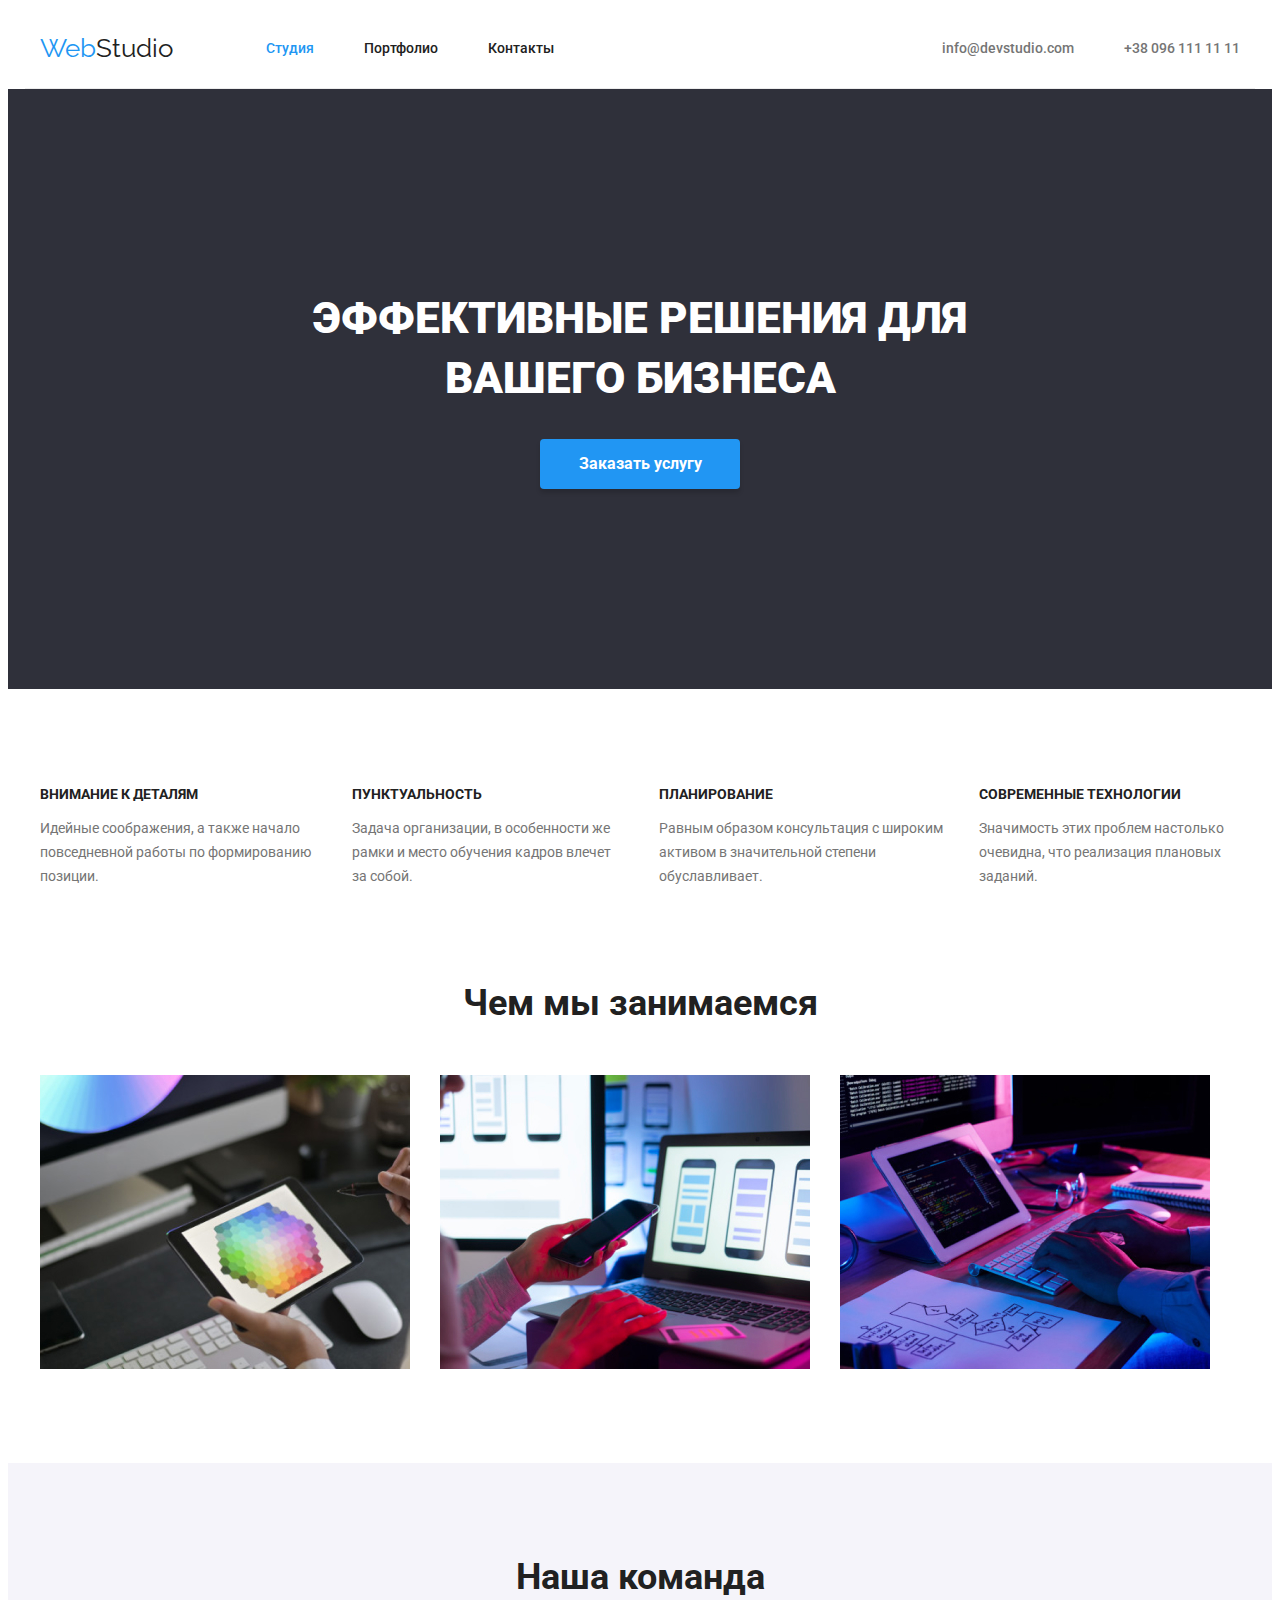
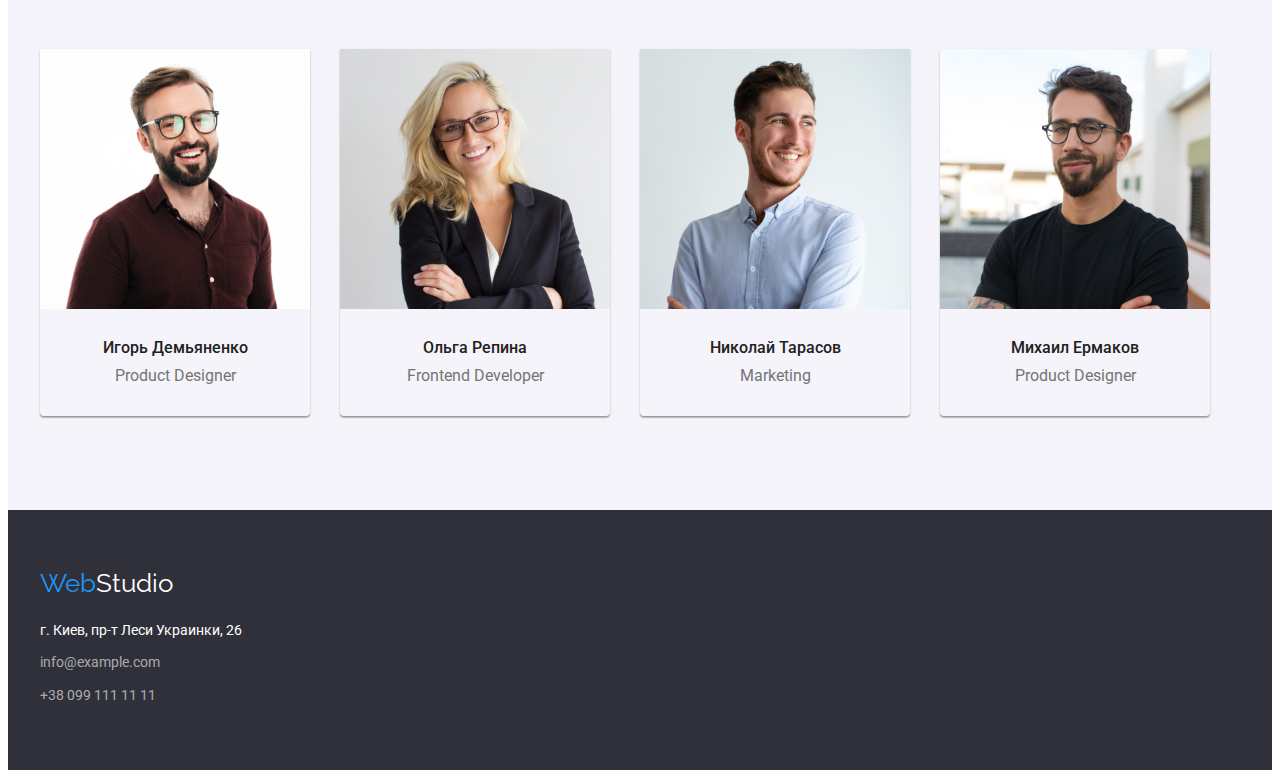
==== commit 4642b368: "revision after practive" ====
--- a/index.html
+++ b/index.html
@@ -45,7 +45,7 @@
         <!--Особенности-->
         <section>
             <div class="container">
-                <h2 class="section-title-hide">Особенности</h2>
+                <h2 class="visually-hidden">Особенности</h2>
                 <ul class="features list">
                     <li class="item">
                         <h3 class="title">Внимание к деталям</h3>
--- a/CSS/styles.css
+++ b/CSS/styles.css
@@ -37,12 +37,16 @@
   text-decoration: none;
 }
 
+a {
+  text-decoration: none;
+}
+img {
+  display: block;
+}
 .container {
-  margin-left: auto;
-  margin-right: auto;
-  padding-left: 15px;
-  padding-right: 15px;
-  max-width: 1230px;
+  margin: 0 auto;
+  padding: 0 15px;
+  width: 1200px;
 }
 
 /* logo header styles */
@@ -76,21 +80,15 @@
   margin-left: 93px;
 }
 
-/* Очень полезная штука (но сложная) штука --- применит Левый отступ ко всем элементам с классом .item у которых есть сосед ВЫШЕ по коду с таким же классом */
 .nav .item + .item {
   margin-left: 50px;
 }
-
-/* .nav .item:not(:last-child) {
-  margin-right: 50px; --- применит правый отступ ко всем КРОМЕ последнего элемента
-} */
 
 .nav .nav-li {
   display: block;
   padding-top: 32px;
   padding-bottom: 32px;
   color: var(--tittle-text-color);
-
   font-weight: 500;
   font-size: 14px;
   line-height: 1.17;
@@ -100,7 +98,6 @@
   display: block;
   padding-top: 32px;
   padding-bottom: 32px;
-
   font-weight: 500;
   font-size: 14px;
   line-height: 1.17;
@@ -132,24 +129,33 @@
   color: var(--button-background-color);
 }
 
-/* hero styles */
-.section-title-hide {
-  display: none;
-  margin: 0;
+/*main*/
+.visually-hidden {
+  position: absolute;
+  width: 1px;
+  height: 1px;
+  margin: -1px;
+  border: 0;
+  padding: 0;
+  
+  white-space: nowrap;
+  clip-path: inset(100%);
+  clip: rect(0 0 0 0);
+  overflow: hidden;
 }
 
 .hero {
-  padding: 200px 252px;
-  height: 600px;
+  padding: 200px 0;
   text-align: center;
   background-color: var(--background-color);
 }
 
 .hero-title {
-  margin-bottom: 30px;
+  margin: 0 auto;
   color: var(--secondary-text-color);
   font-size: 44px;
-  min-width: 696px;
+  width: 696px;
+  justify-content: center;
   line-height: 1.36;
   font-weight: 900;
   text-transform: uppercase;
@@ -161,6 +167,7 @@
 }
 
 .button {
+  margin-top: 30px;
   min-width: 200px;
   padding: 10px 32px;
   text-align: center;
@@ -175,7 +182,7 @@
   border: none;
   cursor: pointer;
 }
-/* features styles */
+/* features */
 
 .features {
   display: flex;
@@ -197,7 +204,7 @@
   text-transform: uppercase;
   font-weight: 700;
 }
-/* Gallery styles */
+/* Gallery */
 
 .section-title {
   padding-bottom: 50px;
@@ -217,7 +224,7 @@
   margin-left: 30px;
 }
 
-/* team styles */
+/* Team */
 
 .team {
   background-color: var(--unique-background-color);
@@ -266,7 +273,7 @@
   margin-bottom: 30px;
 }
 
-/* footer styles */
+/* footer */
 
 .footer {
   background-color: var(--background-color);
@@ -315,7 +322,7 @@
   color: var(--accent-color);
 }
 
-/* portfolio styles */
+/* portfolio */
 
 .page-title {
   display: none;
@@ -366,12 +373,11 @@
 }
 
 .projects-border {
-  /* аналогичное решение вместе с обнулениями маржинов -- width: calc((100% - 2 * 30px) / 3); 30px - ширина маржина * на кол-во маржинов. Больше объектов -> больше маржинов (всегда на 1 меньше) -> больше пикселей */
   margin-right: 30px;
   margin-bottom: 30px;
-  width: 370px;
-  border: 1px solid #eeeeee;
+  width: calc((100% - 3 * 30px) /3);
   box-sizing: border-box;
+  border: 1px solid #EEEEEE;
 }
 
 .projects-border:nth-child(3n) {
@@ -382,20 +388,11 @@
   margin-bottom: 94px;
 }
 
-/* .projects-border:not(:nth-child(3n)) {
-  margin-right: 30px;
-}
- --- Прекрасный пример альтернативного производства сетки ---
-.projects-border:not(:nth-last-child(-n + 3)) {
-  margin-bottom: 30px;
-} */
-
 .projects-link {
-  margin-bottom: 20px;
+  height: 100%;
   color: var(--primary-text-color);
   font-size: 16px;
   line-height: 1.9;
-  text-decoration: none;
 }
 
 .projects-title-color {
@@ -410,4 +407,5 @@
 .projects-disc {
   padding: 0 24px;
   margin-bottom: 20px;
-}
+  width: 370px;
+}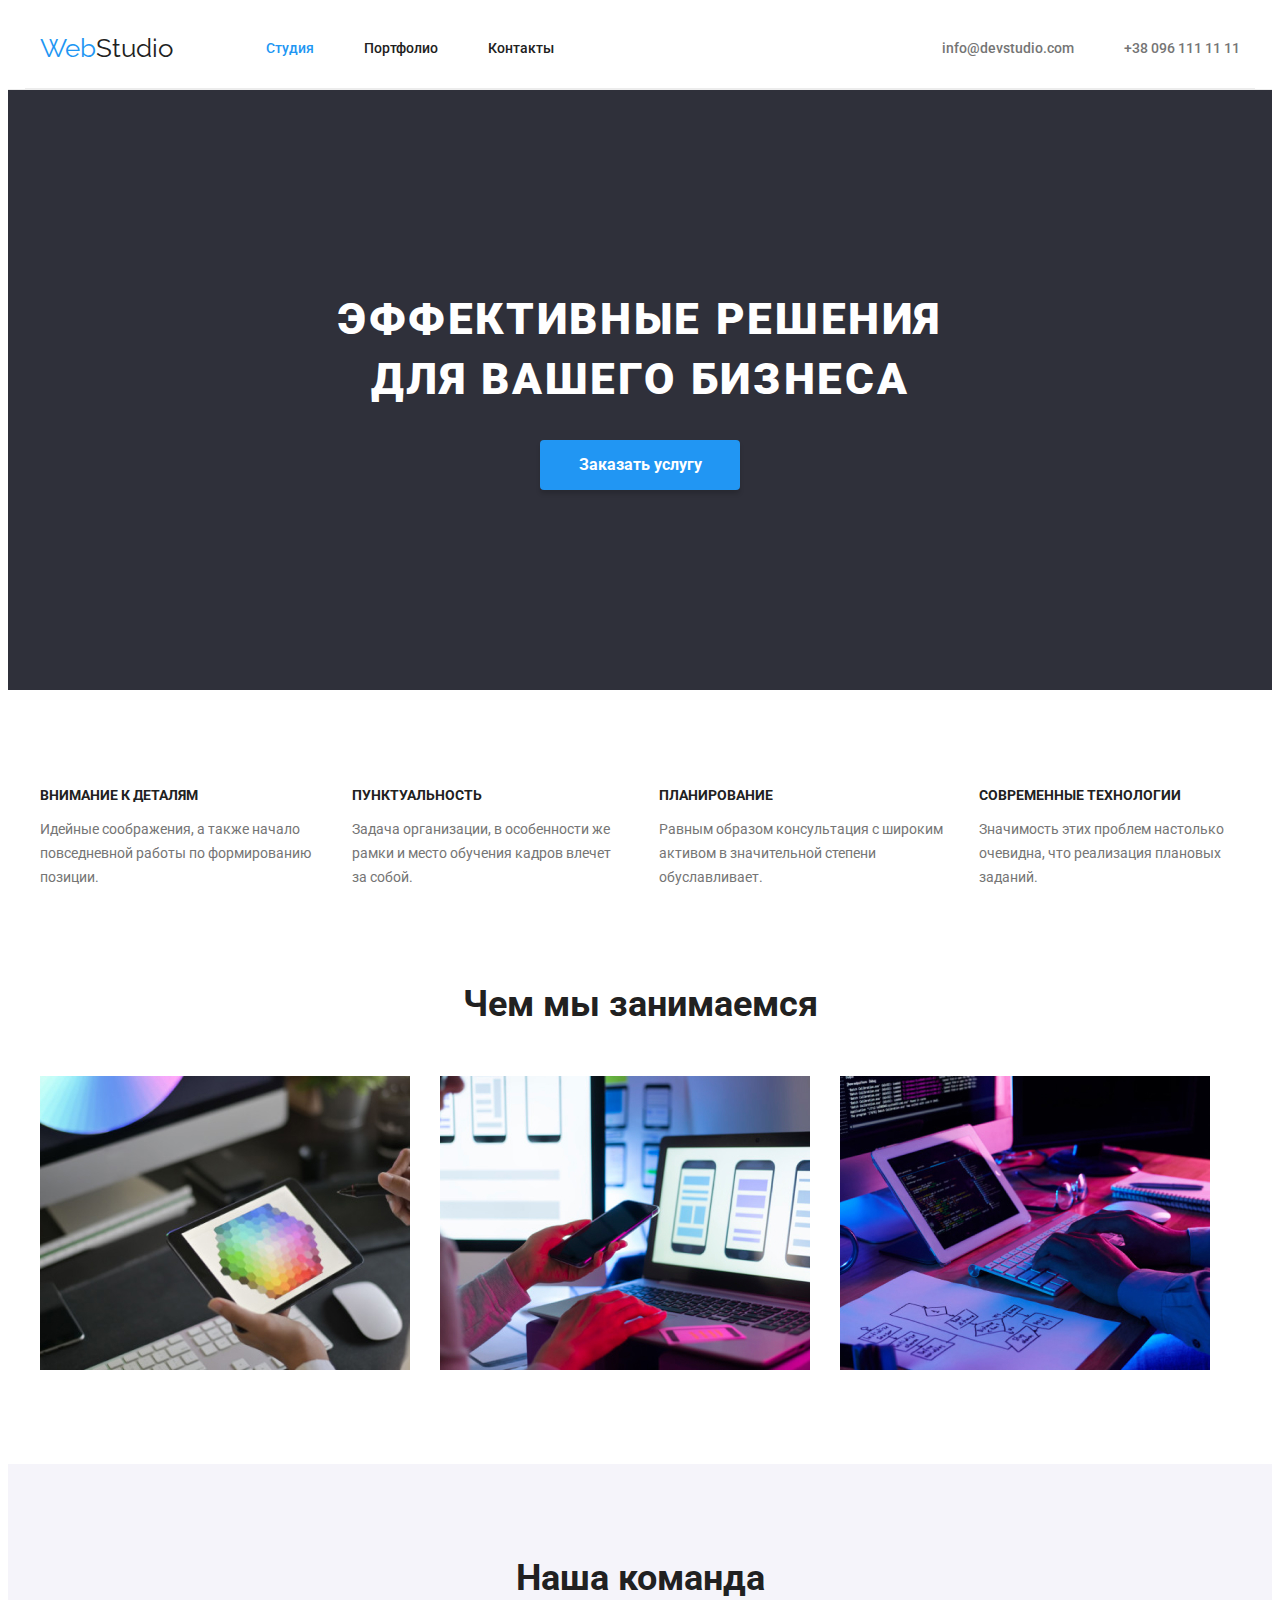
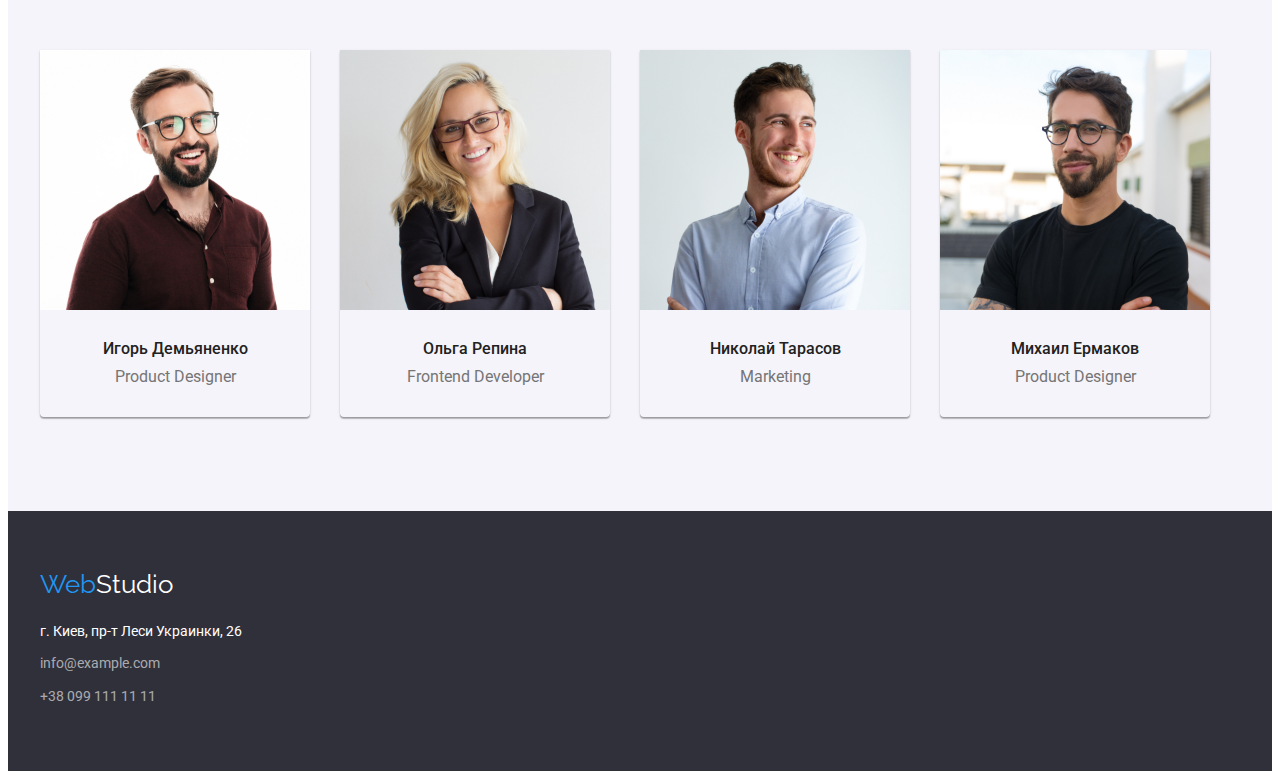
==== commit 95065cf3: "first additional rev" ====
--- a/index.html
+++ b/index.html
@@ -19,7 +19,8 @@
 
 <body>
     <!--Шапка-->
-    <header class="header container">
+    <header class="header">
+        <div class="header container">
         <nav class="main-nav">
             <a href="./index.html" class="logo-hd">Web<span class="logo-hd-half">Studio</span></a>
             <ul class="nav list">
@@ -32,6 +33,7 @@
                 <li class="item"><a class="address-li link" href="mailto:info@devstudio.com">info@devstudio.com</a></li>
                 <li class="item"><a class="address-li link" href="tel:+380961111111">+38 096 111 11 11</a></li>
         </ul>
+        </div>
     </header>
 
     <!--Основа-->
--- a/CSS/styles.css
+++ b/CSS/styles.css
@@ -33,7 +33,7 @@
   list-style: none;
 }
 
-.link {
+link {
   text-decoration: none;
 }
 
@@ -159,6 +159,7 @@
   line-height: 1.36;
   font-weight: 900;
   text-transform: uppercase;
+  letter-spacing: 0.06em;
 }
 
 .button:hover,
@@ -375,7 +376,7 @@
 .projects-border {
   margin-right: 30px;
   margin-bottom: 30px;
-  width: calc((100% - 3 * 30px) /3);
+  width: calc((100% - 2 * 30px) /3);
   box-sizing: border-box;
   border: 1px solid #EEEEEE;
 }
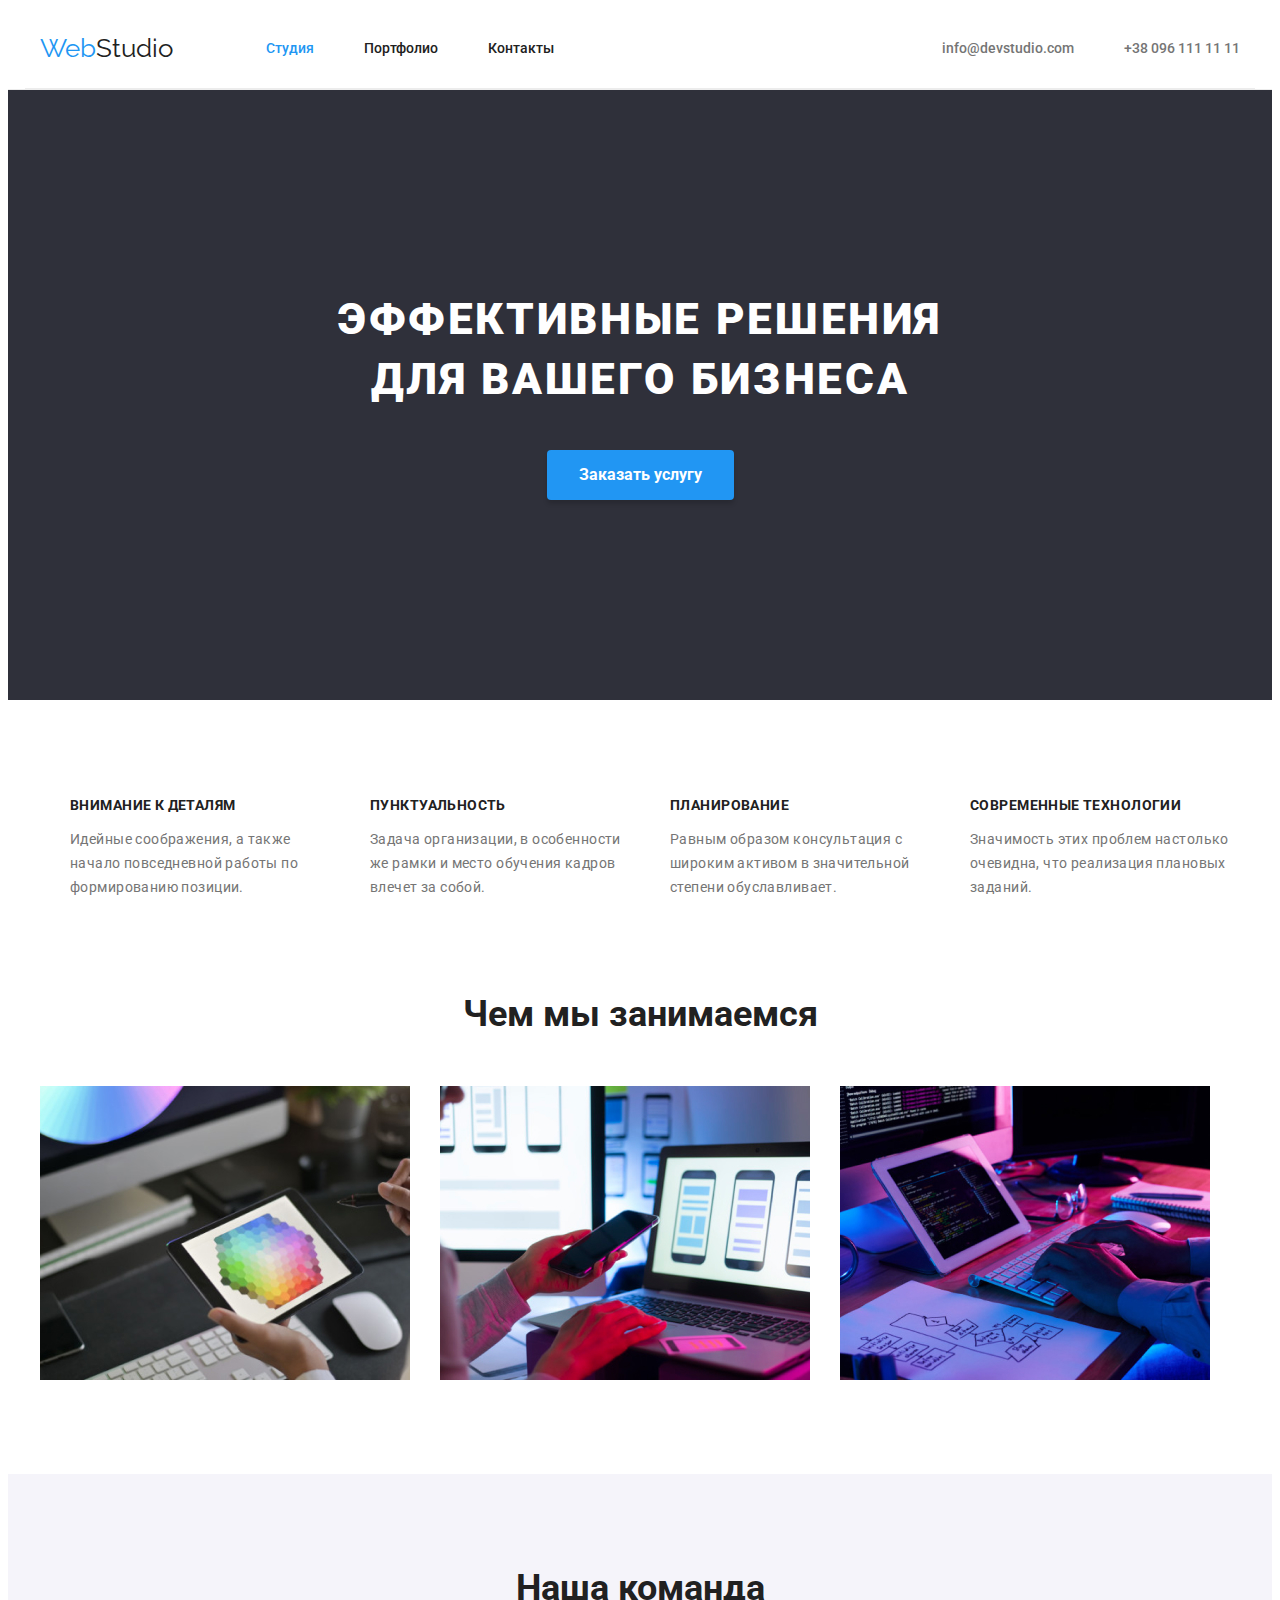
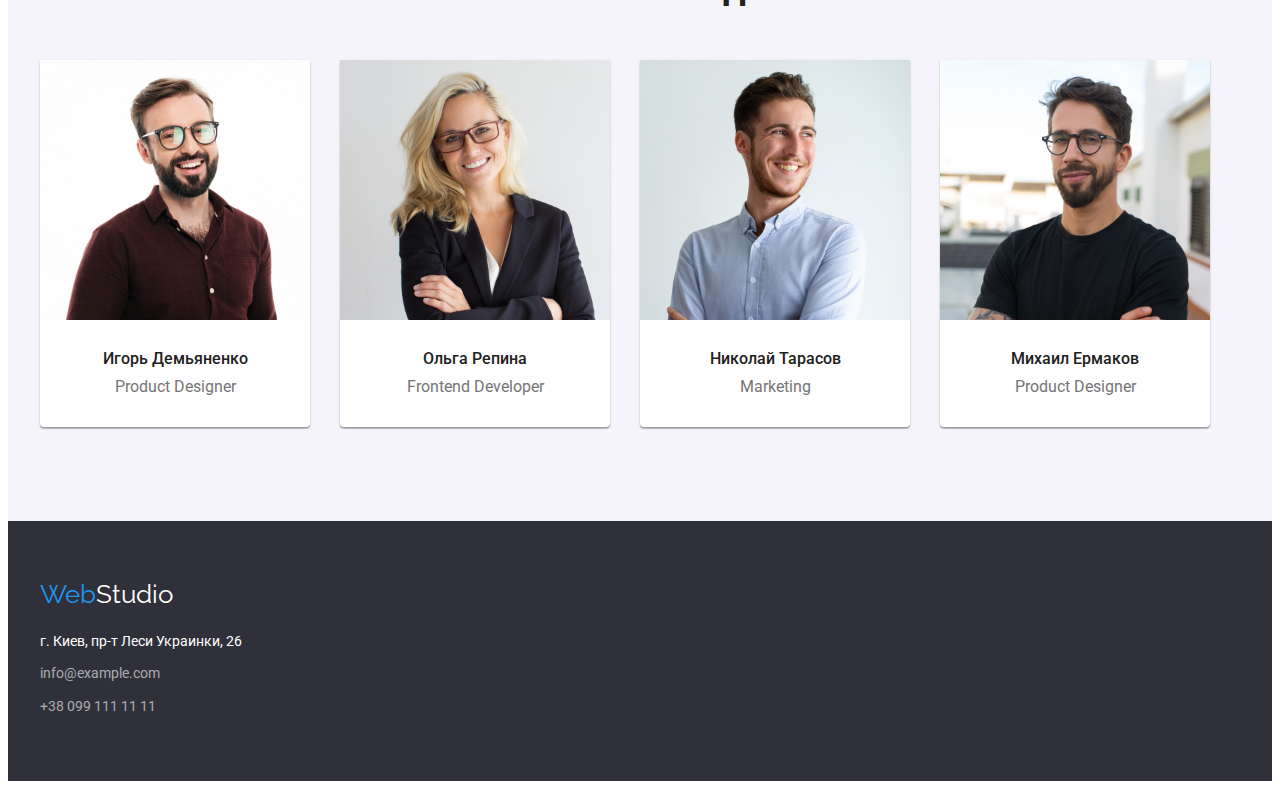
==== commit 087664c1: "second additional rev" ====
--- a/index.html
+++ b/index.html
@@ -89,20 +89,28 @@
                 <h2 class="team-title">Наша команда</h2>
                 <ul class="team-list">
                     <li class="team-shadow"><img src="./images/photo-4.jpg" alt="Игорь Демьяненко" width="270">
+                        <div class="member-box">
                         <h3 class="name"> Игорь Демьяненко</h3>
                         <p class="team-disc">Product Designer</p>
+                        </div>
                     </li>
                     <li class="team-shadow"><img src="./images/photo-1.jpg" alt="Ольга Репина" width="270">
+                        <div class="member-box">
                         <h3 class="name"> Ольга Репина</h3>
                         <p class="team-disc">Frontend Developer</p>
+                        </div>
                     </li>
                     <li class="team-shadow"><img src="./images/photo-2.jpg" alt="Николай Тарасов" width="270">
+                        <div class="member-box">
                         <h3 class="name"> Николай Тарасов</h3>
                         <p class="team-disc">Marketing</p>
+                        </div>
                     </li>
                     <li class="team-shadow"><img src="./images/photo-3.jpg" alt="Михаил Ермаков" width="270">
+                        <div class="member-box">
                         <h3 class="name"> Михаил Ермаков</h3>
                         <p class="team-disc">Product Designer</p>
+                        </div>
                     </li>
                 </ul>
             </div>
--- a/CSS/styles.css
+++ b/CSS/styles.css
@@ -42,11 +42,12 @@
 }
 img {
   display: block;
+  width: 100%;
 }
 .container {
+  width: 1200px;
   margin: 0 auto;
   padding: 0 15px;
-  width: 1200px;
 }
 
 /* logo header styles */
@@ -137,7 +138,7 @@
   margin: -1px;
   border: 0;
   padding: 0;
-  
+
   white-space: nowrap;
   clip-path: inset(100%);
   clip: rect(0 0 0 0);
@@ -151,10 +152,10 @@
 }
 
 .hero-title {
-  margin: 0 auto;
+  margin: 0 auto 40px;
   color: var(--secondary-text-color);
   font-size: 44px;
-  width: 696px;
+  max-width: 696px;
   justify-content: center;
   line-height: 1.36;
   font-weight: 900;
@@ -168,8 +169,6 @@
 }
 
 .button {
-  margin-top: 30px;
-  min-width: 200px;
   padding: 10px 32px;
   text-align: center;
   font-size: 16px;
@@ -191,10 +190,12 @@
   font-size: 14px;
   line-height: 1.71;
   font-weight: 400;
-}
-
-.features .item + .item {
+  letter-spacing: 0.03em;
+}
+
+.features .item {
   margin-left: 30px;
+  width: 270px;
 }
 
 .title {
@@ -204,6 +205,7 @@
   line-height: 1.71;
   text-transform: uppercase;
   font-weight: 700;
+  width: 270px;
 }
 /* Gallery */
 
@@ -259,10 +261,14 @@
   box-shadow: 0px 1px 3px rgba(0, 0, 0, 0.12), 0px 1px 1px rgba(0, 0, 0, 0.14),
     0px 2px 1px rgba(0, 0, 0, 0.2);
   border-radius: 0px 0px 4px 4px;
+  background-color: #fff;
+}
+
+.member-box {
+  padding: 30px 20px;
 }
 
 .name {
-  margin-top: 30px;
   margin-bottom: 10px;
   color: var(--tittle-text-color);
   font-size: 16px;
@@ -271,7 +277,7 @@
 }
 
 .team-disc {
-  margin-bottom: 30px;
+  margin: 0px;
 }
 
 /* footer */
@@ -376,9 +382,9 @@
 .projects-border {
   margin-right: 30px;
   margin-bottom: 30px;
-  width: calc((100% - 2 * 30px) /3);
+  width: calc((100% - 2 * 30px) / 3);
   box-sizing: border-box;
-  border: 1px solid #EEEEEE;
+  border: 1px solid #eeeeee;
 }
 
 .projects-border:nth-child(3n) {
@@ -409,4 +415,4 @@
   padding: 0 24px;
   margin-bottom: 20px;
   width: 370px;
-}+}
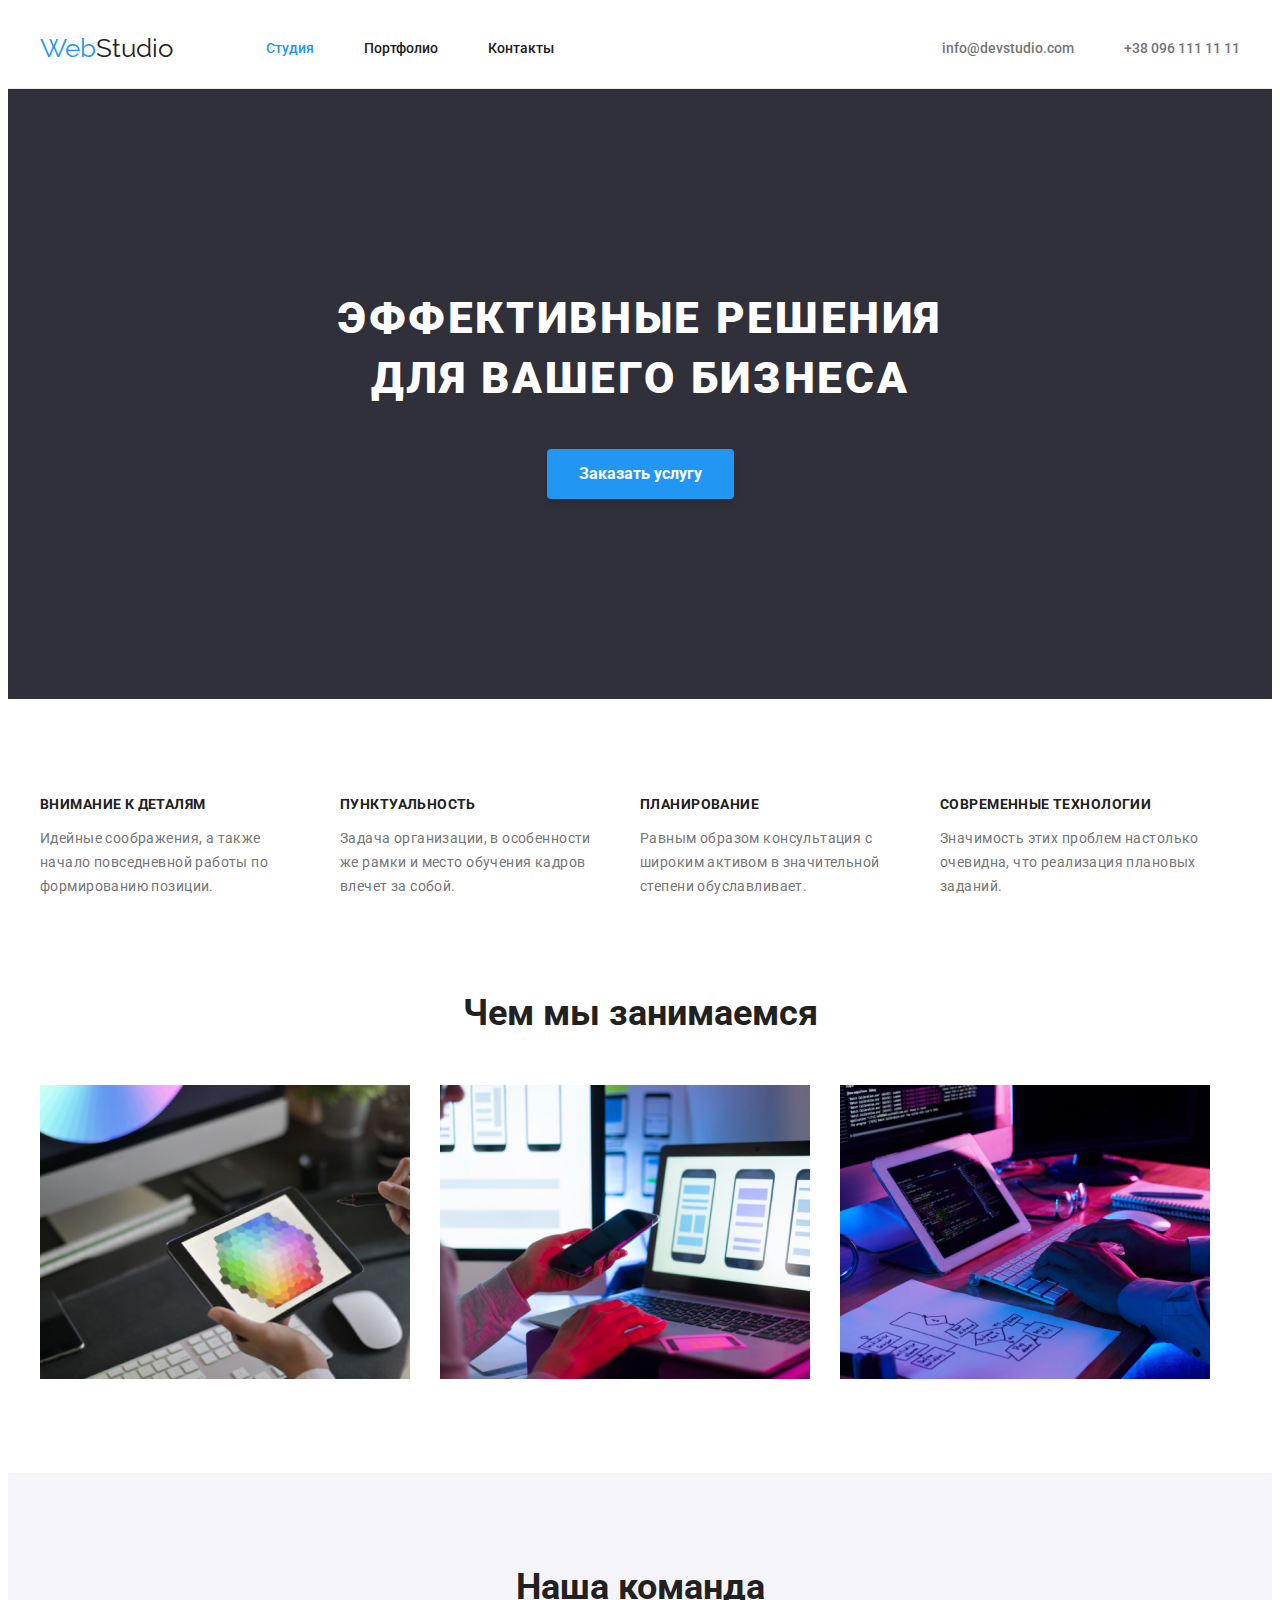
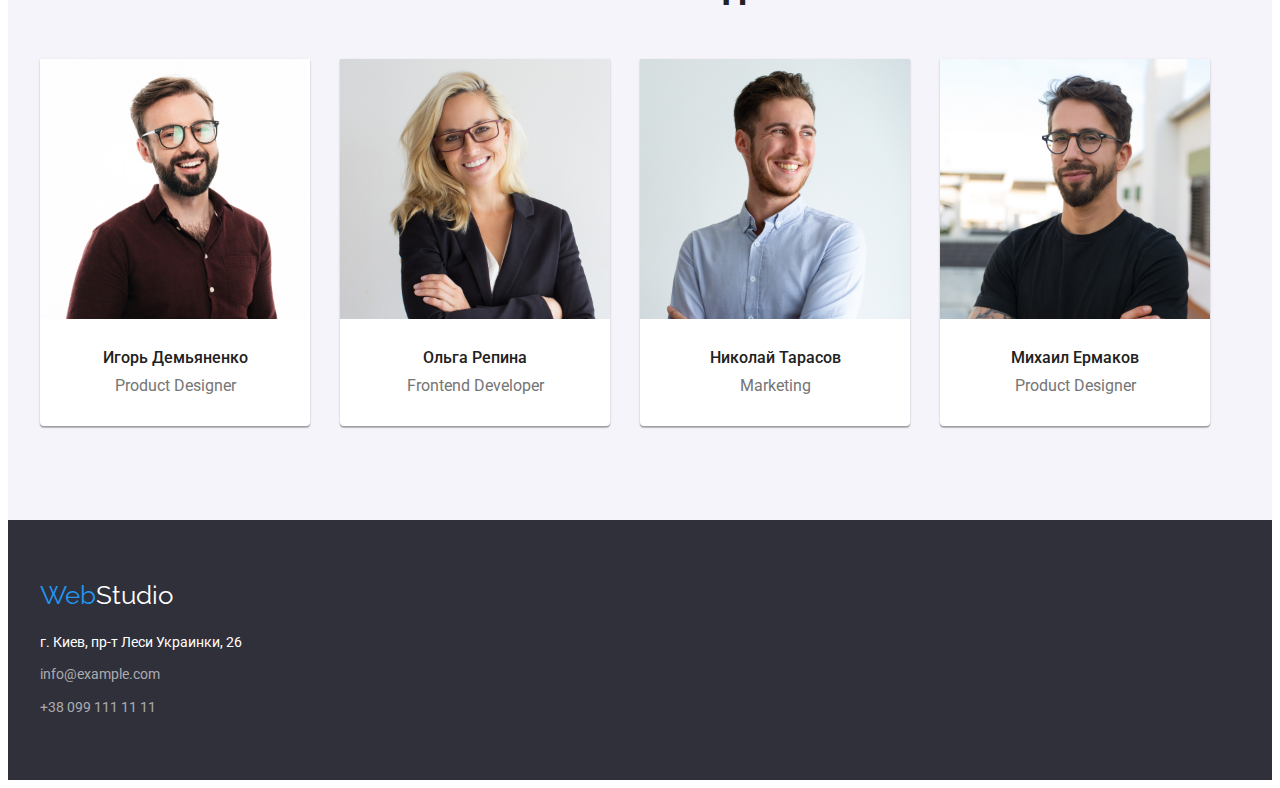
==== commit 4b8cacbb: "revision after Alona's review" ====
--- a/index.html
+++ b/index.html
@@ -20,7 +20,7 @@
 <body>
     <!--Шапка-->
     <header class="header">
-        <div class="header container">
+        <div class="header-top container">
         <nav class="main-nav">
             <a href="./index.html" class="logo-hd">Web<span class="logo-hd-half">Studio</span></a>
             <ul class="nav list">
@@ -45,7 +45,7 @@
             <button class="button" type="button">Заказать услугу</button>
         </section>
         <!--Особенности-->
-        <section>
+        <section class="descr-features">
             <div class="container">
                 <h2 class="visually-hidden">Особенности</h2>
                 <ul class="features list">
@@ -71,7 +71,7 @@
 
         <!--Чем мы занимаемся-->
         
-        <section>
+        <section class="descr-gallery">
             <div class="container">
                 <h2 class="section-title">Чем мы занимаемся</h2>
                 <ul class="gallery list">
@@ -84,7 +84,7 @@
 
         <!--Команда-->
         
-        <section class="team">
+        <section class="descr-team">
             <div class="container">
                 <h2 class="team-title">Наша команда</h2>
                 <ul class="team-list">
--- a/CSS/styles.css
+++ b/CSS/styles.css
@@ -67,8 +67,11 @@
 /* nav styles */
 
 .header {
-  display: flex;
   border-bottom: #ececec 1px solid;
+}
+
+.header-top {
+  display: flex;
 }
 
 .main-nav {
@@ -183,14 +186,16 @@
   cursor: pointer;
 }
 /* features */
-
+.descr-features {
+  padding: 94px 0;
+}
 .features {
   display: flex;
-  padding: 94px 0;
   font-size: 14px;
   line-height: 1.71;
   font-weight: 400;
   letter-spacing: 0.03em;
+  margin-left: -30px;
 }
 
 .features .item {
@@ -199,7 +204,7 @@
 }
 
 .title {
-  padding-bottom: 10px;
+  margin-bottom: 10px;
   color: var(--tittle-text-color);
   font-size: 14px;
   line-height: 1.71;
@@ -208,9 +213,11 @@
   width: 270px;
 }
 /* Gallery */
-
+.descr-gallery {
+  padding-bottom: 94px;
+}
 .section-title {
-  padding-bottom: 50px;
+  margin-bottom: 50px;
   font-size: 36px;
   line-height: 1.16;
   font-weight: 700;
@@ -219,7 +226,6 @@
 }
 
 .gallery {
-  padding-bottom: 94px;
   display: flex;
 }
 
@@ -229,8 +235,9 @@
 
 /* Team */
 
-.team {
+.descr-team {
   background-color: var(--unique-background-color);
+  padding-bottom: 94px;
 }
 
 .team-title {
@@ -246,7 +253,6 @@
 .team-list {
   display: flex;
   text-align: center;
-  padding-bottom: 94px;
   font-size: 16px;
   line-height: 1.17;
   list-style: none;
@@ -284,11 +290,11 @@
 
 .footer {
   background-color: var(--background-color);
+  padding: 60px 0;
 }
 
 .logo-ft {
   display: inline-block;
-  margin-top: 58px;
   margin-bottom: 20px;
   color: var(--accent-color);
   font-family: "Raleway", sans-serif;
@@ -316,10 +322,6 @@
   margin-bottom: 9px;
 }
 
-.address-foot .item:last-child {
-  padding-bottom: 62px;
-}
-
 .foot-li {
   color: var(--unique-color);
 }
@@ -334,6 +336,9 @@
 .page-title {
   display: none;
   margin: 0;
+}
+.descr-projects {
+  padding: 94px 0;
 }
 
 .buttons {
@@ -366,7 +371,7 @@
 .filtres {
   display: flex;
   justify-content: center;
-  padding-top: 94px;
+  /*padding-top: 94px;*/
   margin-bottom: 50px;
 }
 
@@ -384,16 +389,15 @@
   margin-bottom: 30px;
   width: calc((100% - 2 * 30px) / 3);
   box-sizing: border-box;
-  border: 1px solid #eeeeee;
 }
 
 .projects-border:nth-child(3n) {
   margin-right: 0;
 }
 
-.projects-border:nth-last-child(-n + 3) {
+/*.projects-border:nth-last-child(-n + 3) {
   margin-bottom: 94px;
-}
+}*/
 
 .projects-link {
   height: 100%;
@@ -403,7 +407,6 @@
 }
 
 .projects-title-color {
-  padding: 0 24px;
   margin-bottom: 4px;
   font-size: 18px;
   line-height: 2;
@@ -412,7 +415,12 @@
 }
 
 .projects-disc {
-  padding: 0 24px;
-  margin-bottom: 20px;
   width: 370px;
 }
+
+.projects-box {
+  padding: 30px 20px;
+  border-right: 1px solid #eeeeee;
+  border-bottom: 1px solid #eeeeee;
+  border-left: 1px solid #eeeeee;
+}
